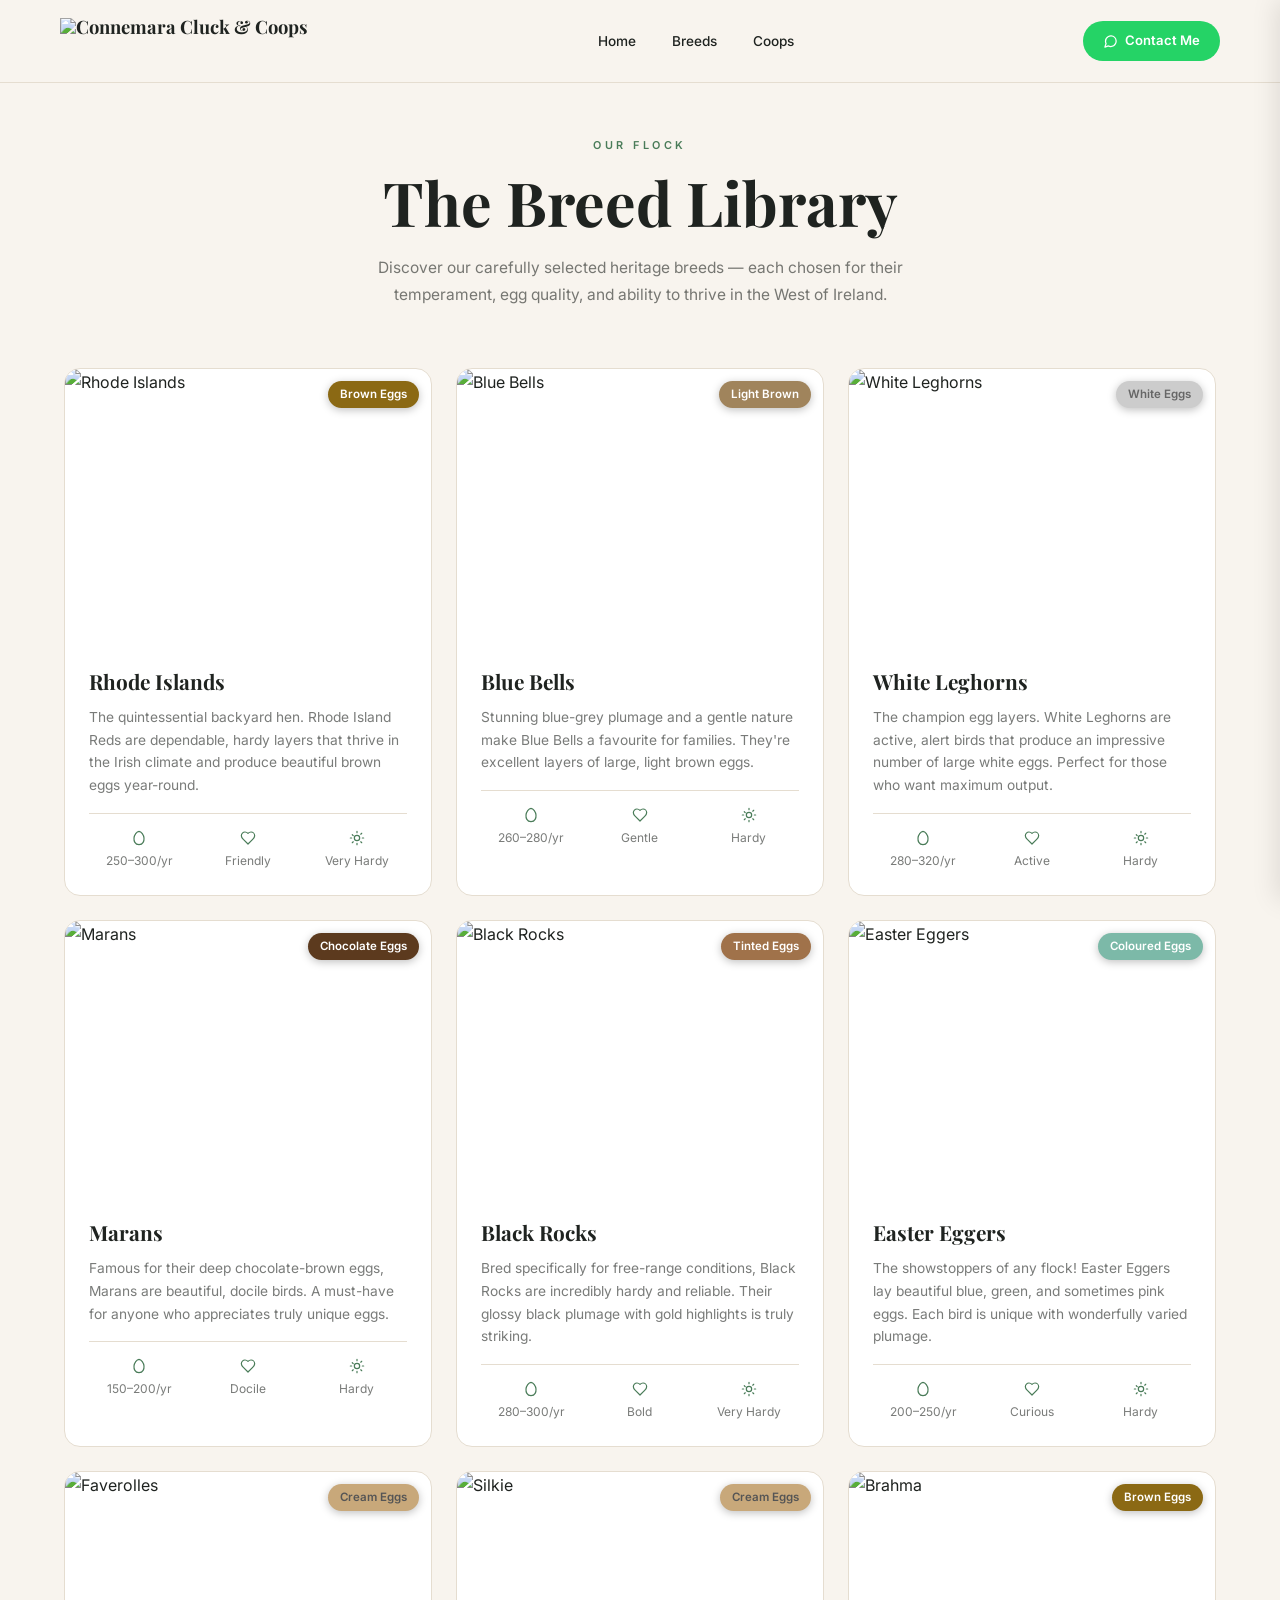
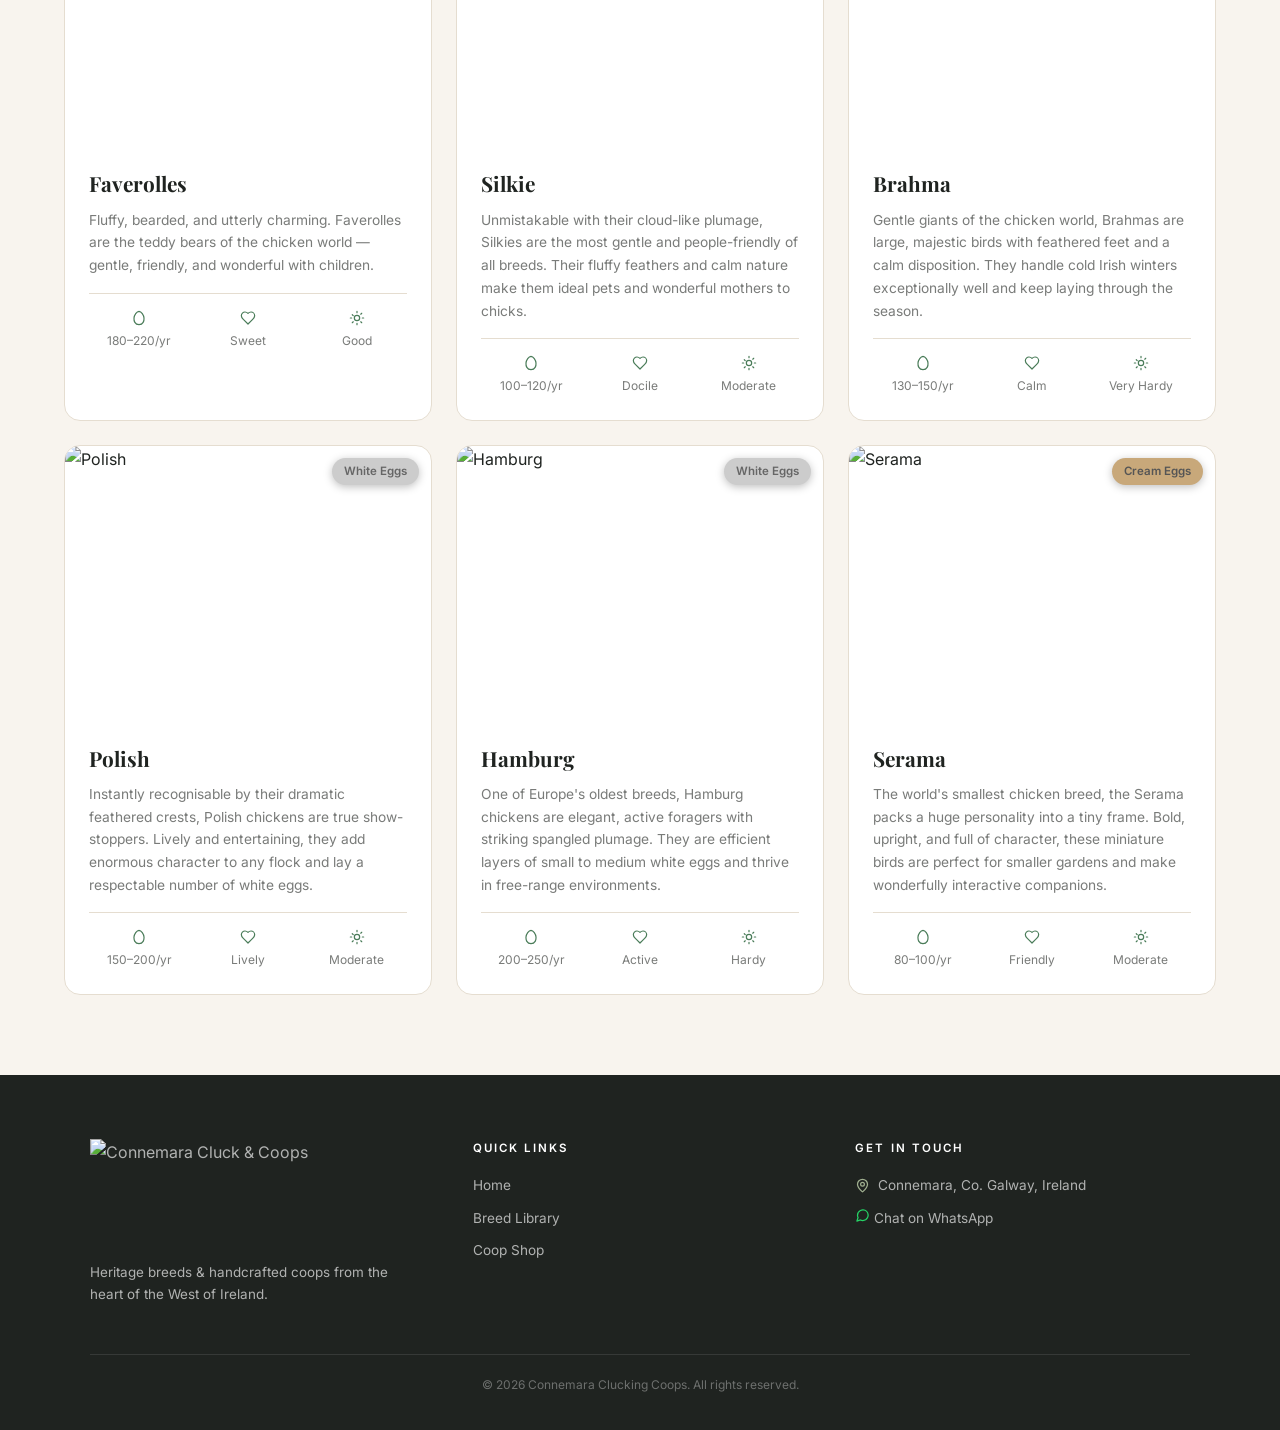
==== breeds.html @ bb83634a "Replace old logo with new Connemara Cluck & Coops logo Co-authored-by: alexandermatz <266199970+alex" ====
<!DOCTYPE html>
<html lang="en">
<head>
  <meta charset="UTF-8" />
  <meta name="viewport" content="width=device-width, initial-scale=1.0" />
  <title>Breed Library – Connemara Clucking Coops</title>
  <meta name="description" content="Discover our carefully selected heritage breeds — each chosen for their temperament, egg quality, and ability to thrive in the West of Ireland." />
  <link rel="stylesheet" href="css/style.css" />
  <link rel="preconnect" href="https://fonts.googleapis.com" />
  <link rel="preconnect" href="https://fonts.gstatic.com" crossorigin />
  <link href="https://fonts.googleapis.com/css2?family=Playfair+Display:ital,wght@0,700;1,400&family=Inter:wght@400;500;600&display=swap" rel="stylesheet" />
</head>
<body>

  <!-- NAVBAR -->
  <header class="navbar scrolled" id="navbar">
    <a href="index.html" class="nav-logo" aria-label="Home – Connemara Cluck &amp; Coops"><img src="https://github.com/user-attachments/assets/7e8cd3fb-cd2d-4c1d-a1d1-ea41fa960fbd" alt="Connemara Cluck &amp; Coops" class="nav-logo-img" /></a>

    <nav class="nav-links" aria-label="Main navigation">
      <a href="index.html">Home</a>
      <a href="breeds.html" aria-current="page">Breeds</a>
      <a href="coops.html">Coops</a>
    </nav>

    <a href="https://wa.me/353894059728?text=Hi!%20I%20have%20a%20question%20about%20your%20chickens%20and%20coops."
       target="_blank" rel="noopener noreferrer" class="nav-wa-btn">
      <svg viewBox="0 0 24 24" fill="none" stroke="currentColor" stroke-width="2" stroke-linecap="round" stroke-linejoin="round" aria-hidden="true"><path d="M21 11.5a8.38 8.38 0 0 1-.9 3.8 8.5 8.5 0 0 1-7.6 4.7 8.38 8.38 0 0 1-3.8-.9L3 21l1.9-5.7a8.38 8.38 0 0 1-.9-3.8 8.5 8.5 0 0 1 4.7-7.6 8.38 8.38 0 0 1 3.8-.9h.5a8.48 8.48 0 0 1 8 8v.5z"/></svg>
      Contact Me
    </a>

    <button class="nav-hamburger" id="hamburger" aria-label="Open menu" aria-expanded="false">
      <svg width="22" height="16" viewBox="0 0 22 16" fill="none" aria-hidden="true">
        <line x1="0" y1="1"  x2="22" y2="1"  stroke="currentColor" stroke-width="2" stroke-linecap="round"/>
        <line x1="0" y1="8"  x2="22" y2="8"  stroke="currentColor" stroke-width="2" stroke-linecap="round"/>
        <line x1="0" y1="15" x2="22" y2="15" stroke="currentColor" stroke-width="2" stroke-linecap="round"/>
      </svg>
    </button>

  </header>

  <nav class="nav-drawer" id="nav-drawer" aria-hidden="true" aria-label="Mobile navigation">
    <button class="nav-close" id="nav-close" aria-label="Close menu">
      <svg width="18" height="18" viewBox="0 0 18 18" fill="none" aria-hidden="true">
        <line x1="1" y1="1" x2="17" y2="17" stroke="currentColor" stroke-width="2" stroke-linecap="round"/>
        <line x1="17" y1="1" x2="1"  y2="17" stroke="currentColor" stroke-width="2" stroke-linecap="round"/>
      </svg>
    </button>
    <a href="index.html">Home</a>
    <a href="breeds.html">Breeds</a>
    <a href="coops.html">Coops</a>
    <a href="https://wa.me/353894059728?text=Hi!%20I%20have%20a%20question%20about%20your%20chickens%20and%20coops."
       target="_blank" rel="noopener noreferrer" class="drawer-wa">
      <svg viewBox="0 0 24 24" fill="none" stroke="currentColor" stroke-width="2" stroke-linecap="round" stroke-linejoin="round" aria-hidden="true" style="width:17px;height:17px"><path d="M21 11.5a8.38 8.38 0 0 1-.9 3.8 8.5 8.5 0 0 1-7.6 4.7 8.38 8.38 0 0 1-3.8-.9L3 21l1.9-5.7a8.38 8.38 0 0 1-.9-3.8 8.5 8.5 0 0 1 4.7-7.6 8.38 8.38 0 0 1 3.8-.9h.5a8.48 8.48 0 0 1 8 8v.5z"/></svg>
      Contact Me
    </a>
  </nav>
  <div class="nav-overlay" id="nav-overlay"></div>

  <!-- PAGE HERO -->
  <section class="page-hero">
    <div class="reveal">
      <p class="section-eyebrow">Our Flock</p>
      <h1 class="section-heading" style="font-size:clamp(2.4rem,6vw,3.8rem)">The Breed Library</h1>
      <p class="section-body" style="margin-bottom:0">Discover our carefully selected heritage breeds — each chosen for their temperament, egg quality, and ability to thrive in the West of Ireland.</p>
    </div>
  </section>

  <!-- BREEDS GRID -->
  <div class="breeds-grid">

    <!-- Rhode Islands -->
    <article class="breed-card reveal">
      <div class="breed-card-photo">
        <img src="https://qtrypzzcjebvfcihiynt.supabase.co/storage/v1/object/public/base44-prod/public/69ab754abaef45b9c391bbe7/2b54432c7_generated_image.png"
             alt="Rhode Islands" loading="lazy" />
        <span class="egg-badge" style="background:#8B6914">Brown Eggs</span>
      </div>
      <div class="breed-card-body">
        <h2 class="breed-card-name">Rhode Islands</h2>
        <p class="breed-card-desc">The quintessential backyard hen. Rhode Island Reds are dependable, hardy layers that thrive in the Irish climate and produce beautiful brown eggs year-round.</p>
        <div class="breed-stats">
          <div class="breed-stat">
            <svg viewBox="0 0 24 24" fill="none" stroke="currentColor" stroke-width="1.8" stroke-linecap="round" stroke-linejoin="round" aria-hidden="true"><path d="M12 22c6.23-.05 7.87-5.57 7.5-10-.36-4.34-3.95-9.96-7.5-10-3.55.04-7.14 5.66-7.5 10-.37 4.43 1.27 9.95 7.5 10z"/></svg>
            <span>250–300/yr</span>
          </div>
          <div class="breed-stat">
            <svg viewBox="0 0 24 24" fill="none" stroke="currentColor" stroke-width="1.8" stroke-linecap="round" stroke-linejoin="round" aria-hidden="true"><path d="M19 14c1.49-1.46 3-3.21 3-5.5A5.5 5.5 0 0 0 16.5 3c-1.76 0-3 .5-4.5 2-1.5-1.5-2.74-2-4.5-2A5.5 5.5 0 0 0 2 8.5c0 2.3 1.5 4.05 3 5.5l7 7Z"/></svg>
            <span>Friendly</span>
          </div>
          <div class="breed-stat">
            <svg viewBox="0 0 24 24" fill="none" stroke="currentColor" stroke-width="1.8" stroke-linecap="round" stroke-linejoin="round" aria-hidden="true"><circle cx="12" cy="12" r="4"/><path d="M12 2v2M12 20v2m-7.07-14.93 1.41 1.41M17.66 17.66l1.41 1.41M2 12h2m16 0h2M4.93 19.07l1.41-1.41M17.66 6.34l1.41-1.41"/></svg>
            <span>Very Hardy</span>
          </div>
        </div>
      </div>
    </article>

    <!-- Blue Bells -->
    <article class="breed-card reveal" style="transition-delay:0.08s">
      <div class="breed-card-photo">
        <img src="https://qtrypzzcjebvfcihiynt.supabase.co/storage/v1/object/public/base44-prod/public/69ab754abaef45b9c391bbe7/b89d7d95a_generated_image.png"
             alt="Blue Bells" loading="lazy" />
        <span class="egg-badge" style="background:#A0845C">Light Brown</span>
      </div>
      <div class="breed-card-body">
        <h2 class="breed-card-name">Blue Bells</h2>
        <p class="breed-card-desc">Stunning blue-grey plumage and a gentle nature make Blue Bells a favourite for families. They're excellent layers of large, light brown eggs.</p>
        <div class="breed-stats">
          <div class="breed-stat">
            <svg viewBox="0 0 24 24" fill="none" stroke="currentColor" stroke-width="1.8" stroke-linecap="round" stroke-linejoin="round" aria-hidden="true"><path d="M12 22c6.23-.05 7.87-5.57 7.5-10-.36-4.34-3.95-9.96-7.5-10-3.55.04-7.14 5.66-7.5 10-.37 4.43 1.27 9.95 7.5 10z"/></svg>
            <span>260–280/yr</span>
          </div>
          <div class="breed-stat">
            <svg viewBox="0 0 24 24" fill="none" stroke="currentColor" stroke-width="1.8" stroke-linecap="round" stroke-linejoin="round" aria-hidden="true"><path d="M19 14c1.49-1.46 3-3.21 3-5.5A5.5 5.5 0 0 0 16.5 3c-1.76 0-3 .5-4.5 2-1.5-1.5-2.74-2-4.5-2A5.5 5.5 0 0 0 2 8.5c0 2.3 1.5 4.05 3 5.5l7 7Z"/></svg>
            <span>Gentle</span>
          </div>
          <div class="breed-stat">
            <svg viewBox="0 0 24 24" fill="none" stroke="currentColor" stroke-width="1.8" stroke-linecap="round" stroke-linejoin="round" aria-hidden="true"><circle cx="12" cy="12" r="4"/><path d="M12 2v2M12 20v2m-7.07-14.93 1.41 1.41M17.66 17.66l1.41 1.41M2 12h2m16 0h2M4.93 19.07l1.41-1.41M17.66 6.34l1.41-1.41"/></svg>
            <span>Hardy</span>
          </div>
        </div>
      </div>
    </article>

    <!-- White Leghorns -->
    <article class="breed-card reveal" style="transition-delay:0.16s">
      <div class="breed-card-photo">
        <img src="https://qtrypzzcjebvfcihiynt.supabase.co/storage/v1/object/public/base44-prod/public/69ab754abaef45b9c391bbe7/4bd16d56c_generated_image.png"
             alt="White Leghorns" loading="lazy" />
        <span class="egg-badge" style="background:#ccc;color:#666">White Eggs</span>
      </div>
      <div class="breed-card-body">
        <h2 class="breed-card-name">White Leghorns</h2>
        <p class="breed-card-desc">The champion egg layers. White Leghorns are active, alert birds that produce an impressive number of large white eggs. Perfect for those who want maximum output.</p>
        <div class="breed-stats">
          <div class="breed-stat">
            <svg viewBox="0 0 24 24" fill="none" stroke="currentColor" stroke-width="1.8" stroke-linecap="round" stroke-linejoin="round" aria-hidden="true"><path d="M12 22c6.23-.05 7.87-5.57 7.5-10-.36-4.34-3.95-9.96-7.5-10-3.55.04-7.14 5.66-7.5 10-.37 4.43 1.27 9.95 7.5 10z"/></svg>
            <span>280–320/yr</span>
          </div>
          <div class="breed-stat">
            <svg viewBox="0 0 24 24" fill="none" stroke="currentColor" stroke-width="1.8" stroke-linecap="round" stroke-linejoin="round" aria-hidden="true"><path d="M19 14c1.49-1.46 3-3.21 3-5.5A5.5 5.5 0 0 0 16.5 3c-1.76 0-3 .5-4.5 2-1.5-1.5-2.74-2-4.5-2A5.5 5.5 0 0 0 2 8.5c0 2.3 1.5 4.05 3 5.5l7 7Z"/></svg>
            <span>Active</span>
          </div>
          <div class="breed-stat">
            <svg viewBox="0 0 24 24" fill="none" stroke="currentColor" stroke-width="1.8" stroke-linecap="round" stroke-linejoin="round" aria-hidden="true"><circle cx="12" cy="12" r="4"/><path d="M12 2v2M12 20v2m-7.07-14.93 1.41 1.41M17.66 17.66l1.41 1.41M2 12h2m16 0h2M4.93 19.07l1.41-1.41M17.66 6.34l1.41-1.41"/></svg>
            <span>Hardy</span>
          </div>
        </div>
      </div>
    </article>

    <!-- Marans -->
    <article class="breed-card reveal">
      <div class="breed-card-photo">
        <img src="https://qtrypzzcjebvfcihiynt.supabase.co/storage/v1/object/public/base44-prod/public/69ab754abaef45b9c391bbe7/1fc05b378_generated_image.png"
             alt="Marans" loading="lazy" />
        <span class="egg-badge" style="background:#5C3A1E">Chocolate Eggs</span>
      </div>
      <div class="breed-card-body">
        <h2 class="breed-card-name">Marans</h2>
        <p class="breed-card-desc">Famous for their deep chocolate-brown eggs, Marans are beautiful, docile birds. A must-have for anyone who appreciates truly unique eggs.</p>
        <div class="breed-stats">
          <div class="breed-stat">
            <svg viewBox="0 0 24 24" fill="none" stroke="currentColor" stroke-width="1.8" stroke-linecap="round" stroke-linejoin="round" aria-hidden="true"><path d="M12 22c6.23-.05 7.87-5.57 7.5-10-.36-4.34-3.95-9.96-7.5-10-3.55.04-7.14 5.66-7.5 10-.37 4.43 1.27 9.95 7.5 10z"/></svg>
            <span>150–200/yr</span>
          </div>
          <div class="breed-stat">
            <svg viewBox="0 0 24 24" fill="none" stroke="currentColor" stroke-width="1.8" stroke-linecap="round" stroke-linejoin="round" aria-hidden="true"><path d="M19 14c1.49-1.46 3-3.21 3-5.5A5.5 5.5 0 0 0 16.5 3c-1.76 0-3 .5-4.5 2-1.5-1.5-2.74-2-4.5-2A5.5 5.5 0 0 0 2 8.5c0 2.3 1.5 4.05 3 5.5l7 7Z"/></svg>
            <span>Docile</span>
          </div>
          <div class="breed-stat">
            <svg viewBox="0 0 24 24" fill="none" stroke="currentColor" stroke-width="1.8" stroke-linecap="round" stroke-linejoin="round" aria-hidden="true"><circle cx="12" cy="12" r="4"/><path d="M12 2v2M12 20v2m-7.07-14.93 1.41 1.41M17.66 17.66l1.41 1.41M2 12h2m16 0h2M4.93 19.07l1.41-1.41M17.66 6.34l1.41-1.41"/></svg>
            <span>Hardy</span>
          </div>
        </div>
      </div>
    </article>

    <!-- Black Rocks -->
    <article class="breed-card reveal" style="transition-delay:0.08s">
      <div class="breed-card-photo">
        <img src="https://qtrypzzcjebvfcihiynt.supabase.co/storage/v1/object/public/base44-prod/public/69ab754abaef45b9c391bbe7/4a4c80170_generated_image.png"
             alt="Black Rocks" loading="lazy" />
        <span class="egg-badge" style="background:#A0724A">Tinted Eggs</span>
      </div>
      <div class="breed-card-body">
        <h2 class="breed-card-name">Black Rocks</h2>
        <p class="breed-card-desc">Bred specifically for free-range conditions, Black Rocks are incredibly hardy and reliable. Their glossy black plumage with gold highlights is truly striking.</p>
        <div class="breed-stats">
          <div class="breed-stat">
            <svg viewBox="0 0 24 24" fill="none" stroke="currentColor" stroke-width="1.8" stroke-linecap="round" stroke-linejoin="round" aria-hidden="true"><path d="M12 22c6.23-.05 7.87-5.57 7.5-10-.36-4.34-3.95-9.96-7.5-10-3.55.04-7.14 5.66-7.5 10-.37 4.43 1.27 9.95 7.5 10z"/></svg>
            <span>280–300/yr</span>
          </div>
          <div class="breed-stat">
            <svg viewBox="0 0 24 24" fill="none" stroke="currentColor" stroke-width="1.8" stroke-linecap="round" stroke-linejoin="round" aria-hidden="true"><path d="M19 14c1.49-1.46 3-3.21 3-5.5A5.5 5.5 0 0 0 16.5 3c-1.76 0-3 .5-4.5 2-1.5-1.5-2.74-2-4.5-2A5.5 5.5 0 0 0 2 8.5c0 2.3 1.5 4.05 3 5.5l7 7Z"/></svg>
            <span>Bold</span>
          </div>
          <div class="breed-stat">
            <svg viewBox="0 0 24 24" fill="none" stroke="currentColor" stroke-width="1.8" stroke-linecap="round" stroke-linejoin="round" aria-hidden="true"><circle cx="12" cy="12" r="4"/><path d="M12 2v2M12 20v2m-7.07-14.93 1.41 1.41M17.66 17.66l1.41 1.41M2 12h2m16 0h2M4.93 19.07l1.41-1.41M17.66 6.34l1.41-1.41"/></svg>
            <span>Very Hardy</span>
          </div>
        </div>
      </div>
    </article>

    <!-- Easter Eggers -->
    <article class="breed-card reveal" style="transition-delay:0.16s">
      <div class="breed-card-photo">
        <img src="https://qtrypzzcjebvfcihiynt.supabase.co/storage/v1/object/public/base44-prod/public/69ab754abaef45b9c391bbe7/d1df5f825_generated_image.png"
             alt="Easter Eggers" loading="lazy" />
        <span class="egg-badge" style="background:#7CB9A8">Coloured Eggs</span>
      </div>
      <div class="breed-card-body">
        <h2 class="breed-card-name">Easter Eggers</h2>
        <p class="breed-card-desc">The showstoppers of any flock! Easter Eggers lay beautiful blue, green, and sometimes pink eggs. Each bird is unique with wonderfully varied plumage.</p>
        <div class="breed-stats">
          <div class="breed-stat">
            <svg viewBox="0 0 24 24" fill="none" stroke="currentColor" stroke-width="1.8" stroke-linecap="round" stroke-linejoin="round" aria-hidden="true"><path d="M12 22c6.23-.05 7.87-5.57 7.5-10-.36-4.34-3.95-9.96-7.5-10-3.55.04-7.14 5.66-7.5 10-.37 4.43 1.27 9.95 7.5 10z"/></svg>
            <span>200–250/yr</span>
          </div>
          <div class="breed-stat">
            <svg viewBox="0 0 24 24" fill="none" stroke="currentColor" stroke-width="1.8" stroke-linecap="round" stroke-linejoin="round" aria-hidden="true"><path d="M19 14c1.49-1.46 3-3.21 3-5.5A5.5 5.5 0 0 0 16.5 3c-1.76 0-3 .5-4.5 2-1.5-1.5-2.74-2-4.5-2A5.5 5.5 0 0 0 2 8.5c0 2.3 1.5 4.05 3 5.5l7 7Z"/></svg>
            <span>Curious</span>
          </div>
          <div class="breed-stat">
            <svg viewBox="0 0 24 24" fill="none" stroke="currentColor" stroke-width="1.8" stroke-linecap="round" stroke-linejoin="round" aria-hidden="true"><circle cx="12" cy="12" r="4"/><path d="M12 2v2M12 20v2m-7.07-14.93 1.41 1.41M17.66 17.66l1.41 1.41M2 12h2m16 0h2M4.93 19.07l1.41-1.41M17.66 6.34l1.41-1.41"/></svg>
            <span>Hardy</span>
          </div>
        </div>
      </div>
    </article>

    <!-- Faverolles -->
    <article class="breed-card reveal">
      <div class="breed-card-photo">
        <img src="https://qtrypzzcjebvfcihiynt.supabase.co/storage/v1/object/public/base44-prod/public/69ab754abaef45b9c391bbe7/2c2383a2b_generated_image.png"
             alt="Faverolles" loading="lazy" />
        <span class="egg-badge" style="background:#C8A87A;color:#555">Cream Eggs</span>
      </div>
      <div class="breed-card-body">
        <h2 class="breed-card-name">Faverolles</h2>
        <p class="breed-card-desc">Fluffy, bearded, and utterly charming. Faverolles are the teddy bears of the chicken world — gentle, friendly, and wonderful with children.</p>
        <div class="breed-stats">
          <div class="breed-stat">
            <svg viewBox="0 0 24 24" fill="none" stroke="currentColor" stroke-width="1.8" stroke-linecap="round" stroke-linejoin="round" aria-hidden="true"><path d="M12 22c6.23-.05 7.87-5.57 7.5-10-.36-4.34-3.95-9.96-7.5-10-3.55.04-7.14 5.66-7.5 10-.37 4.43 1.27 9.95 7.5 10z"/></svg>
            <span>180–220/yr</span>
          </div>
          <div class="breed-stat">
            <svg viewBox="0 0 24 24" fill="none" stroke="currentColor" stroke-width="1.8" stroke-linecap="round" stroke-linejoin="round" aria-hidden="true"><path d="M19 14c1.49-1.46 3-3.21 3-5.5A5.5 5.5 0 0 0 16.5 3c-1.76 0-3 .5-4.5 2-1.5-1.5-2.74-2-4.5-2A5.5 5.5 0 0 0 2 8.5c0 2.3 1.5 4.05 3 5.5l7 7Z"/></svg>
            <span>Sweet</span>
          </div>
          <div class="breed-stat">
            <svg viewBox="0 0 24 24" fill="none" stroke="currentColor" stroke-width="1.8" stroke-linecap="round" stroke-linejoin="round" aria-hidden="true"><circle cx="12" cy="12" r="4"/><path d="M12 2v2M12 20v2m-7.07-14.93 1.41 1.41M17.66 17.66l1.41 1.41M2 12h2m16 0h2M4.93 19.07l1.41-1.41M17.66 6.34l1.41-1.41"/></svg>
            <span>Good</span>
          </div>
        </div>
      </div>
    </article>

    <!-- Silkie -->
    <article class="breed-card reveal" style="transition-delay:0.08s">
      <div class="breed-card-photo">
        <img src="https://upload.wikimedia.org/wikipedia/commons/thumb/e/e2/Silky_bantam.jpg/500px-Silky_bantam.jpg"
             alt="Silkie" loading="lazy" />
        <span class="egg-badge" style="background:#C8A87A;color:#555">Cream Eggs</span>
      </div>
      <div class="breed-card-body">
        <h2 class="breed-card-name">Silkie</h2>
        <p class="breed-card-desc">Unmistakable with their cloud-like plumage, Silkies are the most gentle and people-friendly of all breeds. Their fluffy feathers and calm nature make them ideal pets and wonderful mothers to chicks.</p>
        <div class="breed-stats">
          <div class="breed-stat">
            <svg viewBox="0 0 24 24" fill="none" stroke="currentColor" stroke-width="1.8" stroke-linecap="round" stroke-linejoin="round" aria-hidden="true"><path d="M12 22c6.23-.05 7.87-5.57 7.5-10-.36-4.34-3.95-9.96-7.5-10-3.55.04-7.14 5.66-7.5 10-.37 4.43 1.27 9.95 7.5 10z"/></svg>
            <span>100–120/yr</span>
          </div>
          <div class="breed-stat">
            <svg viewBox="0 0 24 24" fill="none" stroke="currentColor" stroke-width="1.8" stroke-linecap="round" stroke-linejoin="round" aria-hidden="true"><path d="M19 14c1.49-1.46 3-3.21 3-5.5A5.5 5.5 0 0 0 16.5 3c-1.76 0-3 .5-4.5 2-1.5-1.5-2.74-2-4.5-2A5.5 5.5 0 0 0 2 8.5c0 2.3 1.5 4.05 3 5.5l7 7Z"/></svg>
            <span>Docile</span>
          </div>
          <div class="breed-stat">
            <svg viewBox="0 0 24 24" fill="none" stroke="currentColor" stroke-width="1.8" stroke-linecap="round" stroke-linejoin="round" aria-hidden="true"><circle cx="12" cy="12" r="4"/><path d="M12 2v2M12 20v2m-7.07-14.93 1.41 1.41M17.66 17.66l1.41 1.41M2 12h2m16 0h2M4.93 19.07l1.41-1.41M17.66 6.34l1.41-1.41"/></svg>
            <span>Moderate</span>
          </div>
        </div>
      </div>
    </article>

    <!-- Brahma -->
    <article class="breed-card reveal" style="transition-delay:0.16s">
      <div class="breed-card-photo">
        <img src="https://upload.wikimedia.org/wikipedia/commons/thumb/c/c5/Brahmahahn_%28cropped%29.png/500px-Brahmahahn_%28cropped%29.png"
             alt="Brahma" loading="lazy" />
        <span class="egg-badge" style="background:#8B6914">Brown Eggs</span>
      </div>
      <div class="breed-card-body">
        <h2 class="breed-card-name">Brahma</h2>
        <p class="breed-card-desc">Gentle giants of the chicken world, Brahmas are large, majestic birds with feathered feet and a calm disposition. They handle cold Irish winters exceptionally well and keep laying through the season.</p>
        <div class="breed-stats">
          <div class="breed-stat">
            <svg viewBox="0 0 24 24" fill="none" stroke="currentColor" stroke-width="1.8" stroke-linecap="round" stroke-linejoin="round" aria-hidden="true"><path d="M12 22c6.23-.05 7.87-5.57 7.5-10-.36-4.34-3.95-9.96-7.5-10-3.55.04-7.14 5.66-7.5 10-.37 4.43 1.27 9.95 7.5 10z"/></svg>
            <span>130–150/yr</span>
          </div>
          <div class="breed-stat">
            <svg viewBox="0 0 24 24" fill="none" stroke="currentColor" stroke-width="1.8" stroke-linecap="round" stroke-linejoin="round" aria-hidden="true"><path d="M19 14c1.49-1.46 3-3.21 3-5.5A5.5 5.5 0 0 0 16.5 3c-1.76 0-3 .5-4.5 2-1.5-1.5-2.74-2-4.5-2A5.5 5.5 0 0 0 2 8.5c0 2.3 1.5 4.05 3 5.5l7 7Z"/></svg>
            <span>Calm</span>
          </div>
          <div class="breed-stat">
            <svg viewBox="0 0 24 24" fill="none" stroke="currentColor" stroke-width="1.8" stroke-linecap="round" stroke-linejoin="round" aria-hidden="true"><circle cx="12" cy="12" r="4"/><path d="M12 2v2M12 20v2m-7.07-14.93 1.41 1.41M17.66 17.66l1.41 1.41M2 12h2m16 0h2M4.93 19.07l1.41-1.41M17.66 6.34l1.41-1.41"/></svg>
            <span>Very Hardy</span>
          </div>
        </div>
      </div>
    </article>

    <!-- Polish -->
    <article class="breed-card reveal">
      <div class="breed-card-photo">
        <img src="https://upload.wikimedia.org/wikipedia/commons/thumb/d/d2/Polish_Silver_Lace.jpg/500px-Polish_Silver_Lace.jpg"
             alt="Polish" loading="lazy" />
        <span class="egg-badge" style="background:#ccc;color:#666">White Eggs</span>
      </div>
      <div class="breed-card-body">
        <h2 class="breed-card-name">Polish</h2>
        <p class="breed-card-desc">Instantly recognisable by their dramatic feathered crests, Polish chickens are true show-stoppers. Lively and entertaining, they add enormous character to any flock and lay a respectable number of white eggs.</p>
        <div class="breed-stats">
          <div class="breed-stat">
            <svg viewBox="0 0 24 24" fill="none" stroke="currentColor" stroke-width="1.8" stroke-linecap="round" stroke-linejoin="round" aria-hidden="true"><path d="M12 22c6.23-.05 7.87-5.57 7.5-10-.36-4.34-3.95-9.96-7.5-10-3.55.04-7.14 5.66-7.5 10-.37 4.43 1.27 9.95 7.5 10z"/></svg>
            <span>150–200/yr</span>
          </div>
          <div class="breed-stat">
            <svg viewBox="0 0 24 24" fill="none" stroke="currentColor" stroke-width="1.8" stroke-linecap="round" stroke-linejoin="round" aria-hidden="true"><path d="M19 14c1.49-1.46 3-3.21 3-5.5A5.5 5.5 0 0 0 16.5 3c-1.76 0-3 .5-4.5 2-1.5-1.5-2.74-2-4.5-2A5.5 5.5 0 0 0 2 8.5c0 2.3 1.5 4.05 3 5.5l7 7Z"/></svg>
            <span>Lively</span>
          </div>
          <div class="breed-stat">
            <svg viewBox="0 0 24 24" fill="none" stroke="currentColor" stroke-width="1.8" stroke-linecap="round" stroke-linejoin="round" aria-hidden="true"><circle cx="12" cy="12" r="4"/><path d="M12 2v2M12 20v2m-7.07-14.93 1.41 1.41M17.66 17.66l1.41 1.41M2 12h2m16 0h2M4.93 19.07l1.41-1.41M17.66 6.34l1.41-1.41"/></svg>
            <span>Moderate</span>
          </div>
        </div>
      </div>
    </article>

    <!-- Hamburg -->
    <article class="breed-card reveal" style="transition-delay:0.08s">
      <div class="breed-card-photo">
        <img src="https://upload.wikimedia.org/wikipedia/commons/thumb/c/c3/Silver-Spangled_Hamburg_Sam_dinner_%28cropped%29.jpg/500px-Silver-Spangled_Hamburg_Sam_dinner_%28cropped%29.jpg"
             alt="Hamburg" loading="lazy" />
        <span class="egg-badge" style="background:#ccc;color:#666">White Eggs</span>
      </div>
      <div class="breed-card-body">
        <h2 class="breed-card-name">Hamburg</h2>
        <p class="breed-card-desc">One of Europe's oldest breeds, Hamburg chickens are elegant, active foragers with striking spangled plumage. They are efficient layers of small to medium white eggs and thrive in free-range environments.</p>
        <div class="breed-stats">
          <div class="breed-stat">
            <svg viewBox="0 0 24 24" fill="none" stroke="currentColor" stroke-width="1.8" stroke-linecap="round" stroke-linejoin="round" aria-hidden="true"><path d="M12 22c6.23-.05 7.87-5.57 7.5-10-.36-4.34-3.95-9.96-7.5-10-3.55.04-7.14 5.66-7.5 10-.37 4.43 1.27 9.95 7.5 10z"/></svg>
            <span>200–250/yr</span>
          </div>
          <div class="breed-stat">
            <svg viewBox="0 0 24 24" fill="none" stroke="currentColor" stroke-width="1.8" stroke-linecap="round" stroke-linejoin="round" aria-hidden="true"><path d="M19 14c1.49-1.46 3-3.21 3-5.5A5.5 5.5 0 0 0 16.5 3c-1.76 0-3 .5-4.5 2-1.5-1.5-2.74-2-4.5-2A5.5 5.5 0 0 0 2 8.5c0 2.3 1.5 4.05 3 5.5l7 7Z"/></svg>
            <span>Active</span>
          </div>
          <div class="breed-stat">
            <svg viewBox="0 0 24 24" fill="none" stroke="currentColor" stroke-width="1.8" stroke-linecap="round" stroke-linejoin="round" aria-hidden="true"><circle cx="12" cy="12" r="4"/><path d="M12 2v2M12 20v2m-7.07-14.93 1.41 1.41M17.66 17.66l1.41 1.41M2 12h2m16 0h2M4.93 19.07l1.41-1.41M17.66 6.34l1.41-1.41"/></svg>
            <span>Hardy</span>
          </div>
        </div>
      </div>
    </article>

    <!-- Serama -->
    <article class="breed-card reveal" style="transition-delay:0.16s">
      <div class="breed-card-photo">
        <img src="https://upload.wikimedia.org/wikipedia/commons/thumb/8/83/Serama_Rooster091.JPG/500px-Serama_Rooster091.JPG"
             alt="Serama" loading="lazy" />
        <span class="egg-badge" style="background:#C8A87A;color:#555">Cream Eggs</span>
      </div>
      <div class="breed-card-body">
        <h2 class="breed-card-name">Serama</h2>
        <p class="breed-card-desc">The world's smallest chicken breed, the Serama packs a huge personality into a tiny frame. Bold, upright, and full of character, these miniature birds are perfect for smaller gardens and make wonderfully interactive companions.</p>
        <div class="breed-stats">
          <div class="breed-stat">
            <svg viewBox="0 0 24 24" fill="none" stroke="currentColor" stroke-width="1.8" stroke-linecap="round" stroke-linejoin="round" aria-hidden="true"><path d="M12 22c6.23-.05 7.87-5.57 7.5-10-.36-4.34-3.95-9.96-7.5-10-3.55.04-7.14 5.66-7.5 10-.37 4.43 1.27 9.95 7.5 10z"/></svg>
            <span>80–100/yr</span>
          </div>
          <div class="breed-stat">
            <svg viewBox="0 0 24 24" fill="none" stroke="currentColor" stroke-width="1.8" stroke-linecap="round" stroke-linejoin="round" aria-hidden="true"><path d="M19 14c1.49-1.46 3-3.21 3-5.5A5.5 5.5 0 0 0 16.5 3c-1.76 0-3 .5-4.5 2-1.5-1.5-2.74-2-4.5-2A5.5 5.5 0 0 0 2 8.5c0 2.3 1.5 4.05 3 5.5l7 7Z"/></svg>
            <span>Friendly</span>
          </div>
          <div class="breed-stat">
            <svg viewBox="0 0 24 24" fill="none" stroke="currentColor" stroke-width="1.8" stroke-linecap="round" stroke-linejoin="round" aria-hidden="true"><circle cx="12" cy="12" r="4"/><path d="M12 2v2M12 20v2m-7.07-14.93 1.41 1.41M17.66 17.66l1.41 1.41M2 12h2m16 0h2M4.93 19.07l1.41-1.41M17.66 6.34l1.41-1.41"/></svg>
            <span>Moderate</span>
          </div>
        </div>
      </div>
    </article>

  </div>

  <!-- FOOTER -->
  <footer class="footer">
    <div class="footer-cols">
      <div>
        <img src="https://github.com/user-attachments/assets/7e8cd3fb-cd2d-4c1d-a1d1-ea41fa960fbd" alt="Connemara Cluck &amp; Coops" class="footer-logo-img" />
        <p class="footer-tagline">Heritage breeds &amp; handcrafted coops from the heart of the West of Ireland.</p>
      </div>
      <div class="footer-col">
        <h4>Quick Links</h4>
        <a href="index.html">Home</a>
        <a href="breeds.html">Breed Library</a>
        <a href="coops.html">Coop Shop</a>
      </div>
      <div class="footer-col">
        <h4>Get In Touch</h4>
        <div class="footer-contact-item">
          <svg viewBox="0 0 24 24" fill="none" stroke="currentColor" stroke-width="2" stroke-linecap="round" stroke-linejoin="round" aria-hidden="true" style="color:var(--sage)"><path d="M20 10c0 4.993-5.539 10.193-7.399 11.799a1 1 0 0 1-1.202 0C9.539 20.193 4 14.993 4 10a8 8 0 0 1 16 0"/><circle cx="12" cy="10" r="3"/></svg>
          <span>Connemara, Co. Galway, Ireland</span>
        </div>
        <a href="https://wa.me/353894059728" target="_blank" rel="noopener noreferrer" class="footer-contact-item footer-wa-link">
          <svg viewBox="0 0 24 24" fill="none" stroke="currentColor" stroke-width="2" stroke-linecap="round" stroke-linejoin="round" aria-hidden="true"><path d="M21 11.5a8.38 8.38 0 0 1-.9 3.8 8.5 8.5 0 0 1-7.6 4.7 8.38 8.38 0 0 1-3.8-.9L3 21l1.9-5.7a8.38 8.38 0 0 1-.9-3.8 8.5 8.5 0 0 1 4.7-7.6 8.38 8.38 0 0 1 3.8-.9h.5a8.48 8.48 0 0 1 8 8v.5z"/></svg>
          <span>Chat on WhatsApp</span>
        </a>
      </div>
    </div>
    <hr class="footer-divider" />
    <p class="footer-copy">&copy; 2026 Connemara Clucking Coops. All rights reserved.</p>
  </footer>

  <script src="js/script.js"></script>
</body>
</html>
---- css/style.css ----
/* ================================================================
   Connemara Clucking Coops — stylesheet
   Matches the original base44 React design
   ================================================================ */

/* ── Reset ────────────────────────────────────────────────────── */
*, *::before, *::after { box-sizing: border-box; margin: 0; padding: 0; }
html { scroll-behavior: smooth; }

:root {
  --cream:       #F8F4EE;
  --cream-dark:  #E5DDD0;
  --green:       #4A7C59;
  --green-dark:  #2E5A3D;
  --charcoal:    #1F2320;
  --brown:       #7A4F2D;
  --sage:        #A0B090;
  --muted:       rgba(31,35,32,0.60);
}

body {
  font-family: 'Inter', system-ui, -apple-system, sans-serif;
  font-weight: 400;
  color: var(--charcoal);
  background: var(--cream);
  line-height: 1.65;
  overflow-x: hidden;
}
a { color: inherit; text-decoration: none; }
img { display: block; max-width: 100%; }
address { font-style: normal; }

/* ── Navbar ───────────────────────────────────────────────────── */
.navbar {
  position: fixed;
  top: 0; left: 0; right: 0;
  z-index: 100;
  display: flex;
  align-items: center;
  justify-content: space-between;
  padding: 18px 24px;
  transition: background 0.4s, box-shadow 0.4s, border-color 0.4s;
}
.navbar.scrolled {
  background: rgba(248,244,238,0.96);
  backdrop-filter: blur(8px);
  box-shadow: 0 1px 0 var(--cream-dark);
}
.nav-logo {
  font-family: 'Playfair Display', Georgia, serif;
  font-weight: 700;
  font-size: 1.15rem;
  line-height: 1;
  color: #fff;
  transition: color 0.4s;
}
.navbar.scrolled .nav-logo { color: var(--charcoal); }
.nav-logo em { font-style: italic; font-weight: 400; }
.nav-logo-img {
  height: 46px;
  width: auto;
  display: block;
}

.nav-links {
  display: none;
  align-items: center;
  gap: 36px;
}
.nav-links a {
  font-size: 0.85rem;
  font-weight: 500;
  color: rgba(255,255,255,0.9);
  transition: opacity 0.2s;
}
.nav-links a:hover { opacity: 0.7; }
.navbar.scrolled .nav-links a { color: var(--charcoal); }

.nav-wa-btn {
  display: none;
  align-items: center;
  gap: 7px;
  background: #25D366;
  color: #fff;
  padding: 9px 20px;
  border-radius: 999px;
  font-size: 0.82rem;
  font-weight: 600;
  transition: background 0.2s;
}
.nav-wa-btn:hover { background: #1da851; }
.nav-wa-btn svg { width: 15px; height: 15px; }

.nav-hamburger {
  background: none;
  border: none;
  cursor: pointer;
  padding: 4px;
  color: #fff;
  transition: color 0.4s;
}
.navbar.scrolled .nav-hamburger { color: var(--charcoal); }

/* Mobile drawer */
.nav-drawer {
  position: fixed;
  top: 0; right: 0; bottom: 0;
  width: 280px;
  background: #fff;
  z-index: 200;
  display: flex;
  flex-direction: column;
  padding: 80px 32px 40px;
  gap: 6px;
  transform: translateX(100%);
  transition: transform 0.3s cubic-bezier(0.4, 0, 0.2, 1);
  box-shadow: -4px 0 24px rgba(0,0,0,0.1);
}
.nav-drawer.open { transform: translateX(0); }
.nav-drawer a {
  font-size: 1.05rem;
  font-weight: 500;
  padding: 12px 0;
  border-bottom: 1px solid var(--cream-dark);
  color: var(--charcoal);
}
.nav-drawer a:hover { color: var(--green); }
.nav-drawer .drawer-wa {
  margin-top: 16px;
  display: flex;
  align-items: center;
  gap: 8px;
  justify-content: center;
  background: #25D366;
  color: #fff;
  padding: 13px 20px;
  border-radius: 999px;
  font-weight: 600;
  font-size: 0.9rem;
  border-bottom: none;
}
.nav-drawer .drawer-wa:hover { background: #1da851; color: #fff; }

.nav-close {
  position: absolute;
  top: 20px; right: 20px;
  background: none;
  border: none;
  cursor: pointer;
  color: var(--charcoal);
  padding: 8px;
}
.nav-overlay {
  display: none;
  position: fixed;
  inset: 0;
  background: rgba(0,0,0,0.4);
  z-index: 150;
}
.nav-overlay.show { display: block; }

@media (min-width: 768px) {
  .nav-links { display: flex; }
  .nav-wa-btn { display: flex; }
  .nav-hamburger { display: none; }
  .navbar { padding: 18px 40px; }
}
@media (min-width: 1280px) {
  .navbar { padding: 18px 60px; }
}

/* ── Hero ─────────────────────────────────────────────────────── */
.hero {
  position: relative;
  min-height: 100vh;
  display: flex;
  align-items: center;
  justify-content: center;
  overflow: hidden;
}
.hero-img {
  position: absolute;
  inset: 0;
}
.hero-img img {
  width: 100%; height: 100%;
  object-fit: cover;
}
.hero-overlay {
  position: absolute;
  inset: 0;
  background: linear-gradient(to bottom, rgba(0,0,0,0.50) 0%, rgba(0,0,0,0.28) 50%, rgba(0,0,0,0.58) 100%);
}
.hero-content {
  position: relative;
  z-index: 1;
  text-align: center;
  padding: 0 24px;
  max-width: 900px;
  margin: 0 auto;
}
.hero-location {
  display: inline-block;
  color: var(--sage);
  font-size: 0.72rem;
  font-weight: 600;
  letter-spacing: 0.4em;
  text-transform: uppercase;
  margin-bottom: 24px;
}
.hero-title {
  font-family: 'Playfair Display', Georgia, serif;
  font-size: clamp(3rem, 10vw, 7rem);
  font-weight: 700;
  line-height: 0.95;
  color: #fff;
  margin-bottom: 20px;
}
.hero-title em {
  font-style: italic;
  font-weight: 400;
  color: var(--sage);
}
.hero-sub {
  color: rgba(255,255,255,0.82);
  font-size: clamp(0.95rem, 2vw, 1.1rem);
  max-width: 480px;
  margin: 0 auto 36px;
  line-height: 1.65;
}
.hero-btns {
  display: flex;
  flex-direction: column;
  gap: 14px;
  align-items: center;
}
@media (min-width: 480px) {
  .hero-btns { flex-direction: row; justify-content: center; }
}

.btn {
  display: inline-flex;
  align-items: center;
  justify-content: center;
  gap: 7px;
  padding: 13px 32px;
  border-radius: 999px;
  font-size: 0.88rem;
  font-weight: 600;
  font-family: 'Inter', system-ui, sans-serif;
  cursor: pointer;
  transition: all 0.25s;
  white-space: nowrap;
}
.btn-white {
  background: #fff;
  color: var(--charcoal);
  border: 2px solid #fff;
}
.btn-white:hover { background: var(--cream); }
.btn-white-outline {
  background: transparent;
  color: #fff;
  border: 2px solid #fff;
}
.btn-white-outline:hover { background: #fff; color: var(--charcoal); }
.btn-green {
  background: var(--green);
  color: #fff;
  border: 2px solid var(--green);
}
.btn-green:hover { background: var(--green-dark); border-color: var(--green-dark); }
.btn-wa {
  background: #25D366;
  color: #fff;
  border: 2px solid #25D366;
}
.btn-wa:hover { background: #1da851; border-color: #1da851; }
.btn-wa svg { width: 18px; height: 18px; }
.btn-full { width: 100%; }

/* ── Our Story ────────────────────────────────────────────────── */
.story {
  padding: 80px 24px 96px;
  background: #fff;
  text-align: center;
}
.story-header { margin-bottom: 64px; }
.section-eyebrow {
  display: inline-block;
  font-size: 0.68rem;
  font-weight: 600;
  letter-spacing: 0.32em;
  text-transform: uppercase;
  color: var(--green);
  margin-bottom: 14px;
}
.section-heading {
  font-family: 'Playfair Display', Georgia, serif;
  font-weight: 700;
  font-size: clamp(2rem, 5vw, 3.2rem);
  line-height: 1.1;
  color: var(--charcoal);
  margin-bottom: 18px;
}
.section-body {
  color: var(--muted);
  font-size: 0.97rem;
  max-width: 600px;
  margin: 0 auto;
  line-height: 1.75;
}

.pillars {
  display: grid;
  grid-template-columns: 1fr;
  gap: 48px;
  max-width: 680px;
  margin: 0 auto;
}
@media (min-width: 700px) {
  .pillars { grid-template-columns: repeat(3, 1fr); gap: 40px; }
}
.pillar { text-align: center; }
.pillar-icon {
  width: 40px; height: 40px;
  color: var(--charcoal);
  margin: 0 auto 20px;
  opacity: 0.8;
}
.pillar h3 {
  font-family: 'Playfair Display', Georgia, serif;
  font-size: 1.15rem;
  font-weight: 700;
  color: var(--charcoal);
  margin-bottom: 10px;
}
.pillar p {
  color: var(--muted);
  font-size: 0.88rem;
  line-height: 1.7;
  max-width: 220px;
  margin: 0 auto;
}

/* ── Breed Preview ────────────────────────────────────────────── */
.breed-preview {
  padding: 80px 24px 96px;
}
.breed-preview-grid {
  display: grid;
  grid-template-columns: 1fr;
  gap: 20px;
  max-width: 1100px;
  margin: 48px auto 40px;
}
@media (min-width: 600px) {
  .breed-preview-grid { grid-template-columns: repeat(3, 1fr); }
}
.breed-thumb {
  position: relative;
  border-radius: 16px;
  overflow: hidden;
  aspect-ratio: 3/4;
  cursor: pointer;
}
.breed-thumb img {
  width: 100%; height: 100%;
  object-fit: cover;
  transition: transform 0.7s;
}
.breed-thumb:hover img { transform: scale(1.08); }
.breed-thumb-overlay {
  position: absolute;
  inset: 0;
  background: linear-gradient(to top, rgba(0,0,0,0.68) 0%, rgba(0,0,0,0.18) 60%, transparent 100%);
}
.breed-thumb-info {
  position: absolute;
  bottom: 0; left: 0; right: 0;
  padding: 20px;
}
.breed-thumb-tag {
  display: inline-block;
  background: rgba(255,255,255,0.20);
  backdrop-filter: blur(4px);
  color: #fff;
  font-size: 0.72rem;
  font-weight: 500;
  padding: 4px 12px;
  border-radius: 999px;
  margin-bottom: 8px;
}
.breed-thumb-name {
  font-family: 'Playfair Display', Georgia, serif;
  font-size: 1.3rem;
  font-weight: 700;
  color: #fff;
}
.view-all-link {
  text-align: center;
}
.view-all-link a {
  display: inline-flex;
  align-items: center;
  gap: 6px;
  font-size: 0.9rem;
  font-weight: 600;
  color: var(--green);
  transition: color 0.2s;
}
.view-all-link a:hover { color: var(--green-dark); }
.view-all-link svg { width: 16px; height: 16px; transition: transform 0.2s; }
.view-all-link a:hover svg { transform: translateX(3px); }

/* ── CTA section ──────────────────────────────────────────────── */
.cta-section {
  padding: 80px 24px;
  background: var(--green-dark);
  text-align: center;
  position: relative;
  overflow: hidden;
}
.cta-section::before {
  content: '';
  position: absolute;
  width: 300px; height: 300px;
  border-radius: 50%;
  background: rgba(255,255,255,0.04);
  top: -100px; left: -80px;
}
.cta-section::after {
  content: '';
  position: absolute;
  width: 400px; height: 400px;
  border-radius: 50%;
  background: rgba(255,255,255,0.04);
  bottom: -150px; right: -80px;
}
.cta-inner { position: relative; z-index: 1; max-width: 680px; margin: 0 auto; }
.cta-eyebrow {
  display: inline-block;
  font-size: 0.68rem;
  font-weight: 600;
  letter-spacing: 0.32em;
  text-transform: uppercase;
  color: var(--sage);
  margin-bottom: 16px;
}
.cta-heading {
  font-family: 'Playfair Display', Georgia, serif;
  font-size: clamp(2rem, 5vw, 3rem);
  font-weight: 700;
  color: #fff;
  margin-bottom: 16px;
  line-height: 1.15;
}
.cta-heading em { font-style: italic; font-weight: 400; color: var(--sage); }
.cta-body {
  color: rgba(255,255,255,0.72);
  font-size: 0.97rem;
  max-width: 480px;
  margin: 0 auto 32px;
  line-height: 1.7;
}

/* ── Breed Library page ───────────────────────────────────────── */
.page-hero {
  padding: 130px 24px 60px;
  text-align: center;
}
.breeds-grid {
  padding: 0 24px 80px;
  display: grid;
  grid-template-columns: 1fr;
  gap: 24px;
  max-width: 1200px;
  margin: 0 auto;
}
@media (min-width: 560px) {
  .breeds-grid { grid-template-columns: repeat(2, 1fr); }
}
@media (min-width: 900px) {
  .breeds-grid { grid-template-columns: repeat(3, 1fr); }
}

.breed-card {
  background: #fff;
  border-radius: 16px;
  overflow: hidden;
  border: 1px solid var(--cream-dark);
  transition: box-shadow 0.4s, transform 0.3s;
}
.breed-card:hover {
  box-shadow: 0 12px 40px rgba(0,0,0,0.12);
  transform: translateY(-2px);
}
.breed-card-photo {
  position: relative;
  aspect-ratio: 4/3;
  overflow: hidden;
}
.breed-card-photo img {
  width: 100%; height: 100%;
  object-fit: cover;
  transition: transform 0.7s;
}
.breed-card:hover .breed-card-photo img { transform: scale(1.05); }
.egg-badge {
  position: absolute;
  top: 12px; right: 12px;
  padding: 4px 12px;
  border-radius: 999px;
  font-size: 0.72rem;
  font-weight: 600;
  color: #fff;
  box-shadow: 0 2px 8px rgba(0,0,0,0.25);
}
.breed-card-body { padding: 20px 24px 24px; }
.breed-card-name {
  font-family: 'Playfair Display', Georgia, serif;
  font-size: 1.3rem;
  font-weight: 700;
  color: var(--charcoal);
  margin-bottom: 8px;
}
.breed-card-desc {
  font-size: 0.86rem;
  color: var(--muted);
  line-height: 1.65;
  margin-bottom: 16px;
}
.breed-stats {
  display: grid;
  grid-template-columns: repeat(3, 1fr);
  gap: 8px;
  padding-top: 16px;
  border-top: 1px solid var(--cream-dark);
}
.breed-stat {
  text-align: center;
}
.breed-stat svg {
  width: 16px; height: 16px;
  color: var(--green);
  margin: 0 auto 5px;
  display: block;
}
.breed-stat span {
  font-size: 0.75rem;
  color: var(--muted);
  display: block;
}

/* ── Coop Shop page ───────────────────────────────────────────── */
.coops-grid {
  padding: 0 24px 80px;
  display: grid;
  grid-template-columns: 1fr;
  gap: 28px;
  max-width: 1200px;
  margin: 0 auto;
}
@media (min-width: 900px) {
  .coops-grid { grid-template-columns: repeat(3, 1fr); }
}

.coop-card {
  background: #fff;
  border-radius: 16px;
  overflow: hidden;
  border: 1px solid var(--cream-dark);
  display: flex;
  flex-direction: column;
  transition: box-shadow 0.4s, transform 0.3s;
}
.coop-card:hover {
  box-shadow: 0 12px 40px rgba(0,0,0,0.12);
  transform: translateY(-2px);
}
.coop-card-photo {
  position: relative;
  aspect-ratio: 16/10;
  overflow: hidden;
}
.coop-card-photo img {
  width: 100%; height: 100%;
  object-fit: cover;
  transition: transform 0.7s;
}
.coop-card:hover .coop-card-photo img { transform: scale(1.05); }
.coop-size-badge {
  position: absolute;
  bottom: 14px; left: 14px;
  background: var(--green);
  color: #fff;
  padding: 5px 14px;
  border-radius: 999px;
  font-size: 0.8rem;
  font-weight: 600;
}
.popular-badge {
  position: absolute;
  top: 14px; right: 14px;
  background: var(--brown);
  color: #fff;
  padding: 4px 12px;
  border-radius: 999px;
  font-size: 0.72rem;
  font-weight: 600;
}
.coop-card-body {
  padding: 20px 24px;
  flex: 1;
  display: flex;
  flex-direction: column;
}
.coop-card-name {
  font-family: 'Playfair Display', Georgia, serif;
  font-size: 1.4rem;
  font-weight: 700;
  color: var(--charcoal);
  margin-bottom: 8px;
}
.coop-card-desc {
  font-size: 0.86rem;
  color: var(--muted);
  line-height: 1.65;
  margin-bottom: 18px;
}
.coop-stats {
  display: grid;
  grid-template-columns: repeat(3, 1fr);
  gap: 10px;
  margin-bottom: 18px;
}
.coop-stat {
  background: var(--cream);
  border-radius: 10px;
  padding: 10px 8px;
  text-align: center;
}
.coop-stat svg {
  width: 16px; height: 16px;
  color: var(--green);
  margin: 0 auto 5px;
  display: block;
}
.coop-stat span {
  font-size: 0.73rem;
  font-weight: 500;
  color: var(--charcoal);
  display: block;
}
.coop-features {
  flex: 1;
  margin-bottom: 18px;
}
.coop-features li {
  display: flex;
  align-items: flex-start;
  gap: 8px;
  font-size: 0.84rem;
  color: var(--muted);
  padding: 5px 0;
}
.coop-features svg {
  width: 15px; height: 15px;
  color: var(--green);
  flex-shrink: 0;
  margin-top: 2px;
}
.coop-card-footer {
  padding-top: 16px;
  border-top: 1px solid var(--cream-dark);
}
.coop-price-label {
  font-size: 0.68rem;
  font-weight: 600;
  letter-spacing: 0.15em;
  text-transform: uppercase;
  color: var(--muted);
  opacity: 0.6;
  margin-bottom: 2px;
}
.coop-price {
  font-family: 'Playfair Display', Georgia, serif;
  font-size: 2rem;
  font-weight: 700;
  color: var(--green);
  margin-bottom: 14px;
}

.custom-cta-box {
  background: #fff;
  border: 1px solid var(--cream-dark);
  border-radius: 16px;
  padding: 48px 32px;
  text-align: center;
  max-width: 680px;
  margin: 48px auto 0;
  box-shadow: 0 2px 12px rgba(0,0,0,0.05);
}
.custom-cta-box h3 {
  font-family: 'Playfair Display', Georgia, serif;
  font-size: 1.6rem;
  font-weight: 700;
  color: var(--charcoal);
  margin-bottom: 10px;
}
.custom-cta-box p {
  color: var(--muted);
  font-size: 0.92rem;
  max-width: 420px;
  margin: 0 auto 24px;
  line-height: 1.7;
}

/* ── Footer ───────────────────────────────────────────────────── */
.footer {
  background: var(--charcoal);
  padding: 64px 24px 36px;
  color: rgba(255,255,255,0.65);
}
.footer-cols {
  display: grid;
  grid-template-columns: 1fr;
  gap: 36px;
  max-width: 1100px;
  margin: 0 auto 48px;
}
@media (min-width: 700px) {
  .footer-cols { grid-template-columns: repeat(3, 1fr); gap: 48px; }
}
.footer-logo-text {
  font-family: 'Playfair Display', Georgia, serif;
  font-size: 1.4rem;
  font-weight: 700;
  color: #fff;
  line-height: 1.2;
  margin-bottom: 12px;
}
.footer-logo-text em { font-style: italic; font-weight: 400; color: var(--sage); }
.footer-logo-img {
  height: 110px;
  width: auto;
  display: block;
  margin-bottom: 12px;
}
.footer-tagline { font-size: 0.84rem; line-height: 1.65; }
.footer-col h4 {
  font-size: 0.72rem;
  font-weight: 600;
  letter-spacing: 0.18em;
  text-transform: uppercase;
  color: #fff;
  margin-bottom: 16px;
}
.footer-col a {
  display: block;
  font-size: 0.85rem;
  margin-bottom: 10px;
  transition: color 0.2s;
}
.footer-col a:hover { color: #fff; }
.footer-contact-item {
  display: flex;
  align-items: center;
  gap: 8px;
  font-size: 0.85rem;
  margin-bottom: 10px;
}
.footer-contact-item svg { width: 15px; height: 15px; flex-shrink: 0; }
.footer-wa-link { color: rgba(255,255,255,0.65); transition: color 0.2s; }
.footer-wa-link:hover { color: #25D366; }
.footer-wa-link svg { color: #25D366; }
.footer-divider {
  border: none;
  border-top: 1px solid rgba(255,255,255,0.10);
  margin: 0 auto;
  max-width: 1100px;
}
.footer-copy {
  text-align: center;
  font-size: 0.75rem;
  color: rgba(255,255,255,0.35);
  margin-top: 20px;
}

/* ── Founder ──────────────────────────────────────────────────── */
.founder {
  padding: 80px 24px 96px;
  background: var(--cream);
  text-align: center;
}
.founder-inner {
  max-width: 680px;
  margin: 0 auto;
}
.founder-name {
  font-family: 'Playfair Display', Georgia, serif;
  font-size: 1.5rem;
  font-weight: 700;
  color: var(--charcoal);
  margin-bottom: 4px;
}
.founder-title {
  font-size: 0.78rem;
  font-weight: 600;
  letter-spacing: 0.22em;
  text-transform: uppercase;
  color: var(--green);
  margin-bottom: 20px;
}
.founder-bio {
  color: var(--muted);
  font-size: 0.97rem;
  line-height: 1.8;
}

/* ── Scroll-reveal ────────────────────────────────────────────── */
.reveal {
  opacity: 0;
  transform: translateY(24px);
  transition: opacity 0.6s ease, transform 0.6s ease;
}
.reveal.visible {
  opacity: 1;
  transform: translateY(0);
}
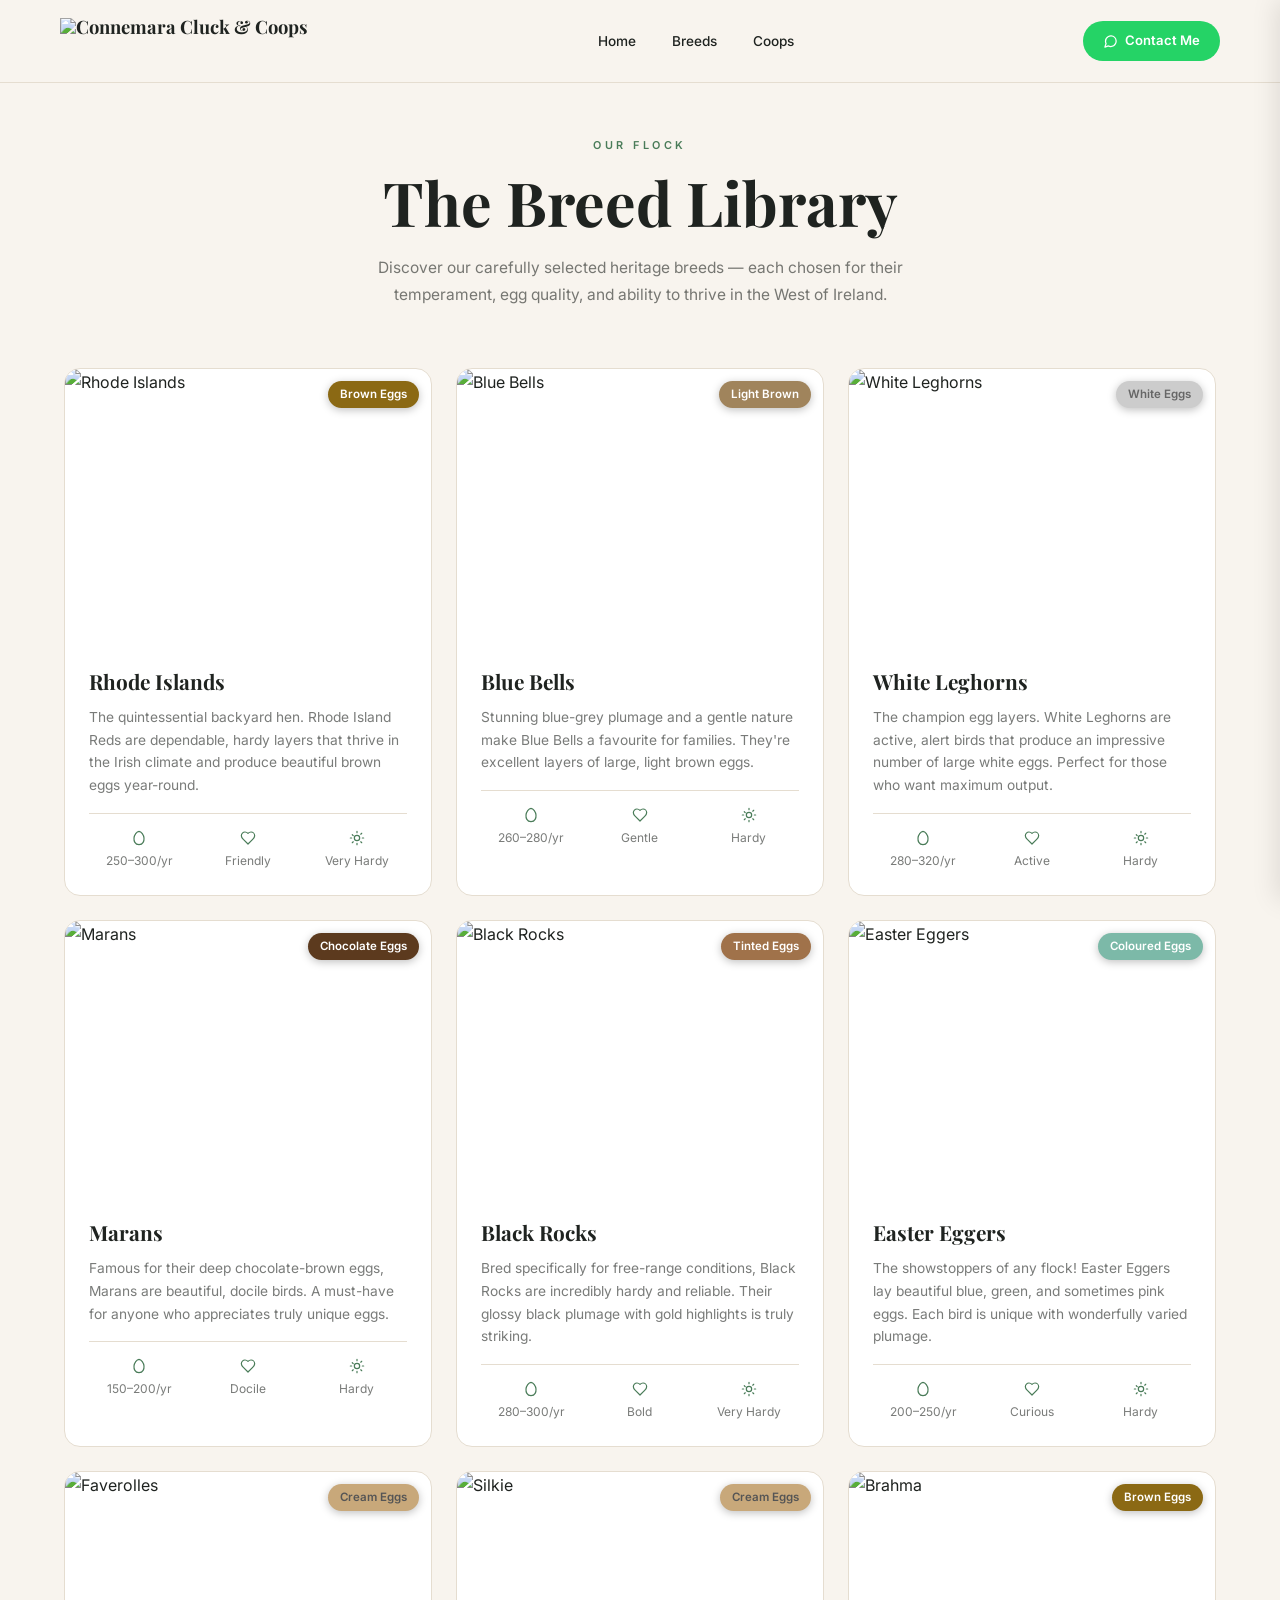
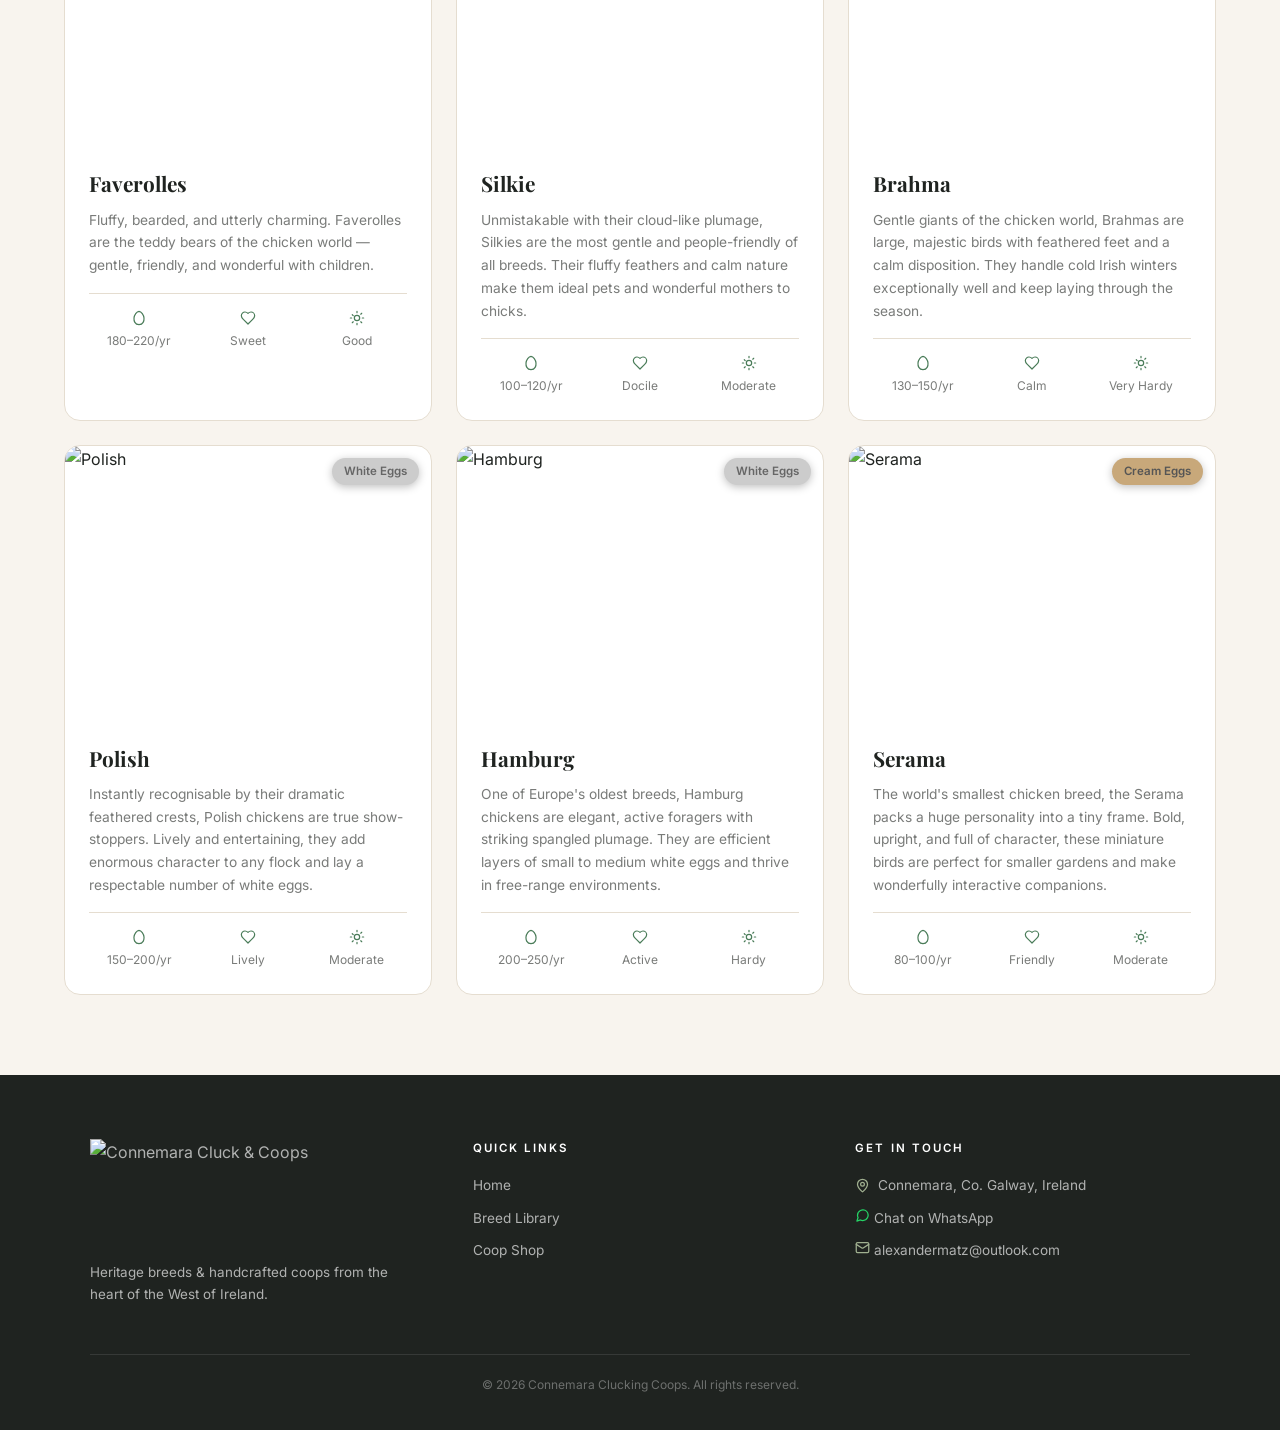
==== commit da3508cc: "Add email contact (alexandermatz@outlook.com) to footer on all pages Co-authored-by: alexandermatz <" ====
--- a/breeds.html
+++ b/breeds.html
@@ -417,6 +417,10 @@
           <svg viewBox="0 0 24 24" fill="none" stroke="currentColor" stroke-width="2" stroke-linecap="round" stroke-linejoin="round" aria-hidden="true"><path d="M21 11.5a8.38 8.38 0 0 1-.9 3.8 8.5 8.5 0 0 1-7.6 4.7 8.38 8.38 0 0 1-3.8-.9L3 21l1.9-5.7a8.38 8.38 0 0 1-.9-3.8 8.5 8.5 0 0 1 4.7-7.6 8.38 8.38 0 0 1 3.8-.9h.5a8.48 8.48 0 0 1 8 8v.5z"/></svg>
           <span>Chat on WhatsApp</span>
         </a>
+        <a href="mailto:alexandermatz@outlook.com" class="footer-contact-item footer-email-link">
+          <svg viewBox="0 0 24 24" fill="none" stroke="currentColor" stroke-width="2" stroke-linecap="round" stroke-linejoin="round" aria-hidden="true"><rect width="20" height="16" x="2" y="4" rx="2"/><path d="m22 7-8.97 5.7a1.94 1.94 0 0 1-2.06 0L2 7"/></svg>
+          <span>alexandermatz@outlook.com</span>
+        </a>
       </div>
     </div>
     <hr class="footer-divider" />
--- a/css/style.css
+++ b/css/style.css
@@ -774,6 +774,9 @@
 .footer-wa-link { color: rgba(255,255,255,0.65); transition: color 0.2s; }
 .footer-wa-link:hover { color: #25D366; }
 .footer-wa-link svg { color: #25D366; }
+.footer-email-link { color: rgba(255,255,255,0.65); transition: color 0.2s; }
+.footer-email-link:hover { color: #fff; }
+.footer-email-link svg { color: var(--sage); }
 .footer-divider {
   border: none;
   border-top: 1px solid rgba(255,255,255,0.10);
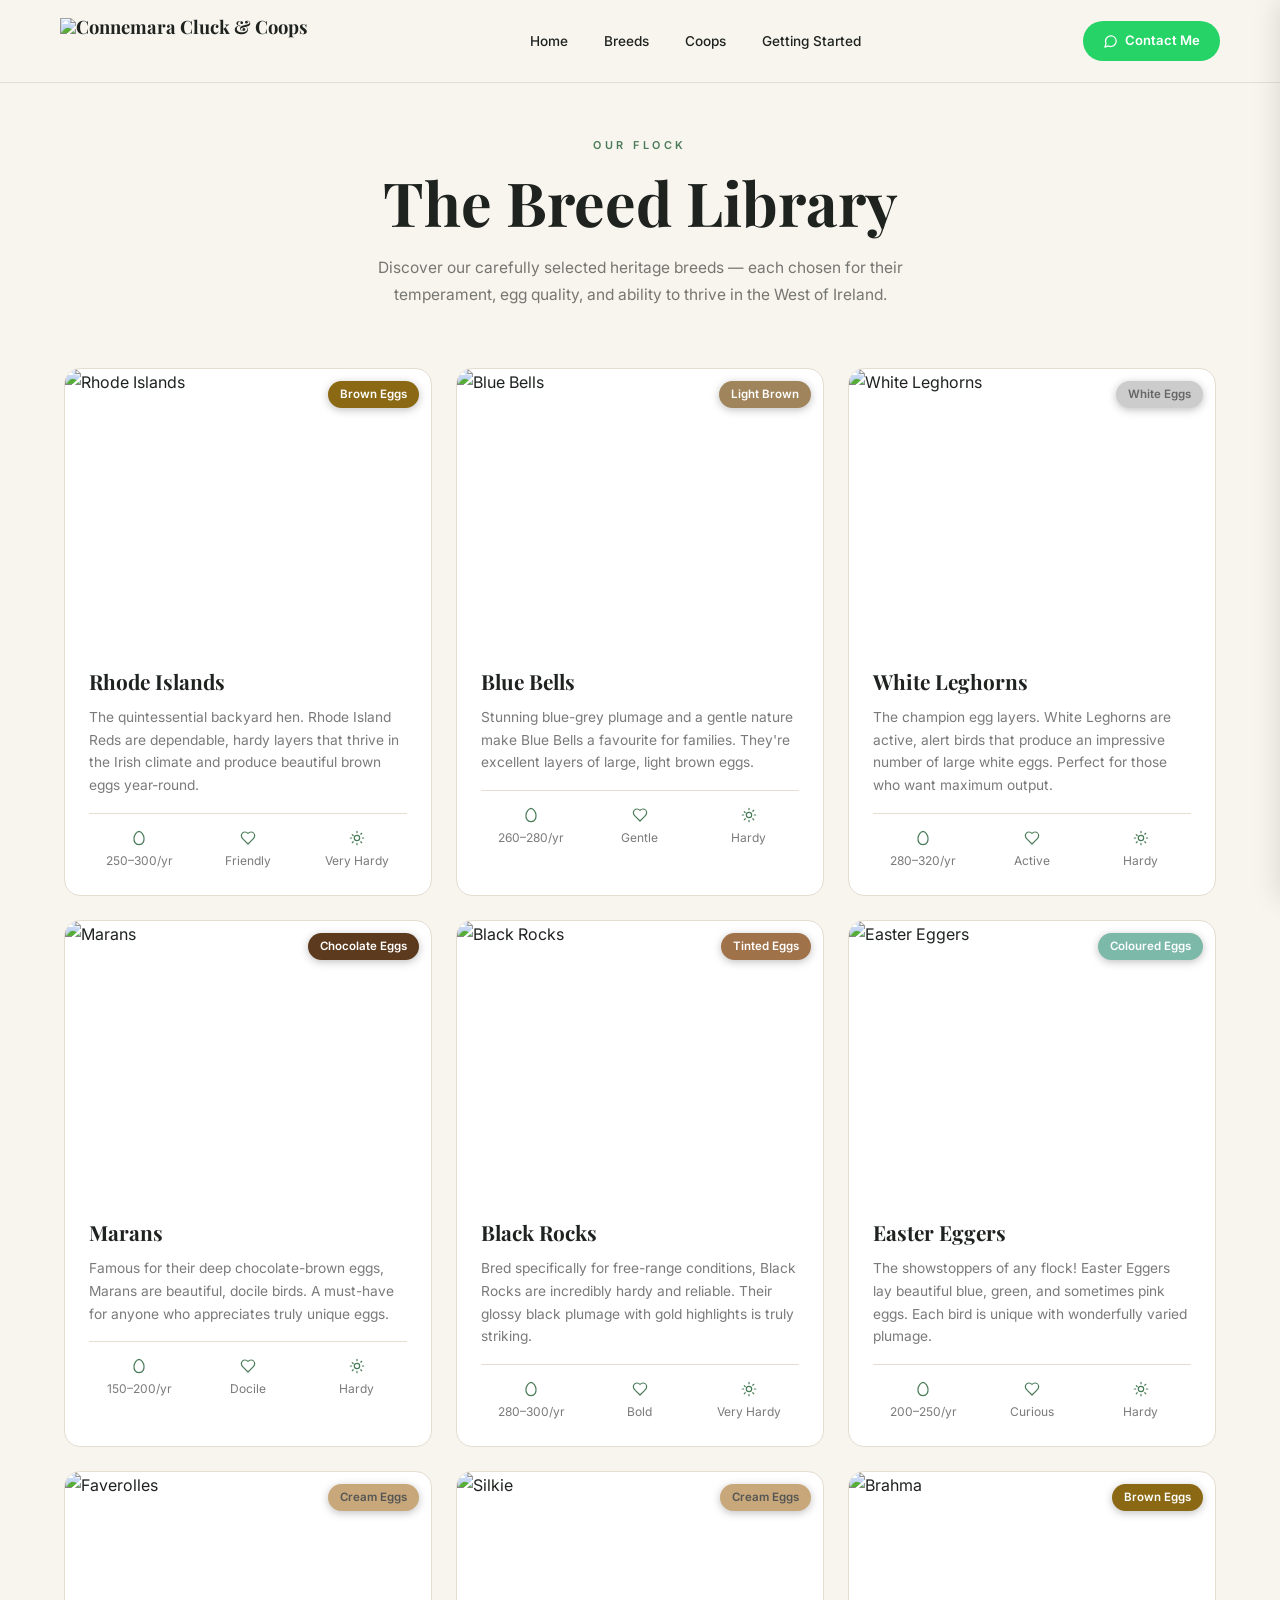
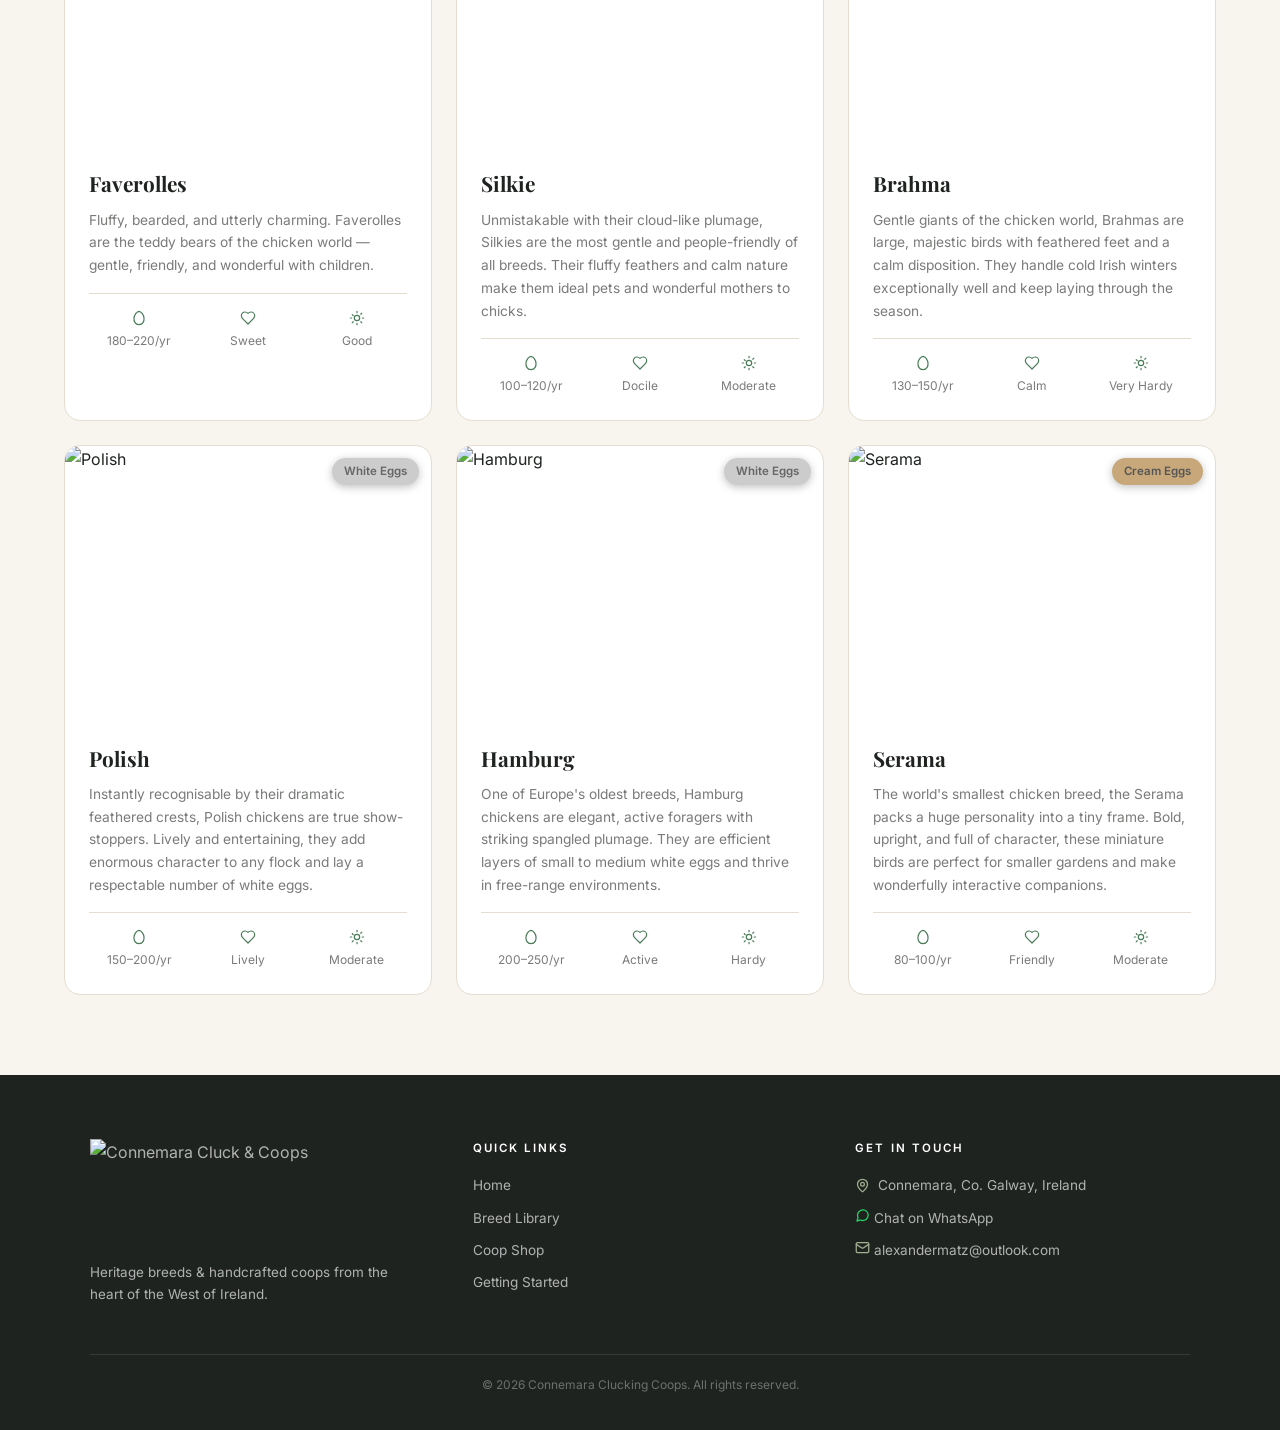
==== commit d525a2f5: "Add Getting Started with Chickens guide page Co-authored-by: alexandermatz <266199970+alexandermatz@" ====
--- a/breeds.html
+++ b/breeds.html
@@ -20,6 +20,7 @@
       <a href="index.html">Home</a>
       <a href="breeds.html" aria-current="page">Breeds</a>
       <a href="coops.html">Coops</a>
+      <a href="getting-started.html">Getting Started</a>
     </nav>
 
     <a href="https://wa.me/353894059728?text=Hi!%20I%20have%20a%20question%20about%20your%20chickens%20and%20coops."
@@ -48,6 +49,7 @@
     <a href="index.html">Home</a>
     <a href="breeds.html">Breeds</a>
     <a href="coops.html">Coops</a>
+    <a href="getting-started.html">Getting Started</a>
     <a href="https://wa.me/353894059728?text=Hi!%20I%20have%20a%20question%20about%20your%20chickens%20and%20coops."
        target="_blank" rel="noopener noreferrer" class="drawer-wa">
       <svg viewBox="0 0 24 24" fill="none" stroke="currentColor" stroke-width="2" stroke-linecap="round" stroke-linejoin="round" aria-hidden="true" style="width:17px;height:17px"><path d="M21 11.5a8.38 8.38 0 0 1-.9 3.8 8.5 8.5 0 0 1-7.6 4.7 8.38 8.38 0 0 1-3.8-.9L3 21l1.9-5.7a8.38 8.38 0 0 1-.9-3.8 8.5 8.5 0 0 1 4.7-7.6 8.38 8.38 0 0 1 3.8-.9h.5a8.48 8.48 0 0 1 8 8v.5z"/></svg>
@@ -406,6 +408,7 @@
         <a href="index.html">Home</a>
         <a href="breeds.html">Breed Library</a>
         <a href="coops.html">Coop Shop</a>
+        <a href="getting-started.html">Getting Started</a>
       </div>
       <div class="footer-col">
         <h4>Get In Touch</h4>
--- a/css/style.css
+++ b/css/style.css
@@ -831,3 +831,205 @@
   opacity: 1;
   transform: translateY(0);
 }
+
+/* ── Getting Started page ─────────────────────────────────────── */
+
+/* Step-by-step list */
+.gs-steps {
+  max-width: 780px;
+  margin: 0 auto;
+  display: flex;
+  flex-direction: column;
+  gap: 32px;
+}
+.gs-step {
+  display: flex;
+  gap: 24px;
+  align-items: flex-start;
+}
+.gs-step-number {
+  flex-shrink: 0;
+  width: 44px;
+  height: 44px;
+  border-radius: 50%;
+  background: var(--green);
+  color: #fff;
+  font-family: 'Playfair Display', Georgia, serif;
+  font-size: 1.1rem;
+  font-weight: 700;
+  display: flex;
+  align-items: center;
+  justify-content: center;
+}
+.gs-step-content h3 {
+  font-family: 'Playfair Display', Georgia, serif;
+  font-size: 1.15rem;
+  font-weight: 700;
+  color: var(--charcoal);
+  margin-bottom: 8px;
+}
+.gs-step-content p {
+  color: var(--muted);
+  font-size: 0.95rem;
+  line-height: 1.75;
+}
+.gs-step-content a { color: var(--green); text-decoration: underline; }
+.gs-step-content a:hover { color: var(--green-dark); }
+
+/* What you need grid */
+.gs-needs-grid {
+  max-width: 1100px;
+  margin: 0 auto;
+  display: grid;
+  grid-template-columns: 1fr;
+  gap: 24px;
+  padding: 0 24px;
+}
+@media (min-width: 600px) {
+  .gs-needs-grid { grid-template-columns: repeat(2, 1fr); }
+}
+@media (min-width: 900px) {
+  .gs-needs-grid { grid-template-columns: repeat(3, 1fr); }
+}
+.gs-need-card {
+  background: #fff;
+  border: 1px solid var(--cream-dark);
+  border-radius: 12px;
+  padding: 28px 24px;
+}
+.gs-need-icon {
+  width: 36px;
+  height: 36px;
+  color: var(--green);
+  margin-bottom: 14px;
+}
+.gs-need-card h3 {
+  font-family: 'Playfair Display', Georgia, serif;
+  font-size: 1.05rem;
+  font-weight: 700;
+  color: var(--charcoal);
+  margin-bottom: 8px;
+}
+.gs-need-card p {
+  color: var(--muted);
+  font-size: 0.92rem;
+  line-height: 1.7;
+}
+
+/* Daily routine */
+.gs-routine {
+  max-width: 780px;
+  margin: 0 auto;
+  display: flex;
+  flex-direction: column;
+  gap: 0;
+}
+.gs-routine-item {
+  display: flex;
+  gap: 24px;
+  align-items: flex-start;
+  padding: 28px 0;
+  border-bottom: 1px solid var(--cream-dark);
+}
+.gs-routine-item:last-child { border-bottom: none; }
+.gs-routine-time {
+  flex-shrink: 0;
+  min-width: 100px;
+  font-family: 'Playfair Display', Georgia, serif;
+  font-size: 1rem;
+  font-weight: 700;
+  color: var(--green);
+}
+.gs-routine-tasks p {
+  color: var(--muted);
+  font-size: 0.95rem;
+  line-height: 1.75;
+}
+.gs-routine-tasks strong { color: var(--charcoal); }
+
+/* Tips / dos & don'ts grid */
+.gs-tips-grid {
+  max-width: 1100px;
+  margin: 0 auto;
+  display: grid;
+  grid-template-columns: 1fr;
+  gap: 24px;
+  padding: 0 24px;
+}
+@media (min-width: 600px) {
+  .gs-tips-grid { grid-template-columns: repeat(2, 1fr); }
+}
+@media (min-width: 900px) {
+  .gs-tips-grid { grid-template-columns: repeat(3, 1fr); }
+}
+.gs-tip {
+  background: #fff;
+  border: 1px solid var(--cream-dark);
+  border-radius: 12px;
+  padding: 24px;
+}
+.gs-tip-icon {
+  width: 32px;
+  height: 32px;
+  margin-bottom: 12px;
+}
+.gs-tip-icon--good { color: var(--green); }
+.gs-tip-icon--warn { color: var(--brown); }
+.gs-tip h3 {
+  font-family: 'Playfair Display', Georgia, serif;
+  font-size: 1rem;
+  font-weight: 700;
+  color: var(--charcoal);
+  margin-bottom: 8px;
+}
+.gs-tip p {
+  color: var(--muted);
+  font-size: 0.92rem;
+  line-height: 1.7;
+}
+
+/* FAQ accordion */
+.gs-faq {
+  max-width: 780px;
+  margin: 0 auto;
+  display: flex;
+  flex-direction: column;
+  gap: 0;
+}
+.gs-faq-item {
+  border-bottom: 1px solid var(--cream-dark);
+}
+.gs-faq-item summary {
+  cursor: pointer;
+  padding: 20px 0;
+  font-size: 1rem;
+  font-weight: 600;
+  color: var(--charcoal);
+  list-style: none;
+  display: flex;
+  justify-content: space-between;
+  align-items: center;
+  gap: 16px;
+}
+.gs-faq-item summary::-webkit-details-marker { display: none; }
+.gs-faq-item summary::after {
+  content: '';
+  flex-shrink: 0;
+  width: 18px;
+  height: 18px;
+  background-image: url("data:image/svg+xml,%3Csvg xmlns='http://www.w3.org/2000/svg' viewBox='0 0 24 24' fill='none' stroke='%234A7C59' stroke-width='2.5' stroke-linecap='round' stroke-linejoin='round'%3E%3Cpath d='m6 9 6 6 6-6'/%3E%3C/svg%3E");
+  background-size: contain;
+  background-repeat: no-repeat;
+  transition: transform 0.25s;
+}
+.gs-faq-item[open] summary::after {
+  transform: rotate(180deg);
+}
+.gs-faq-item p {
+  padding: 0 0 20px;
+  color: var(--muted);
+  font-size: 0.95rem;
+  line-height: 1.75;
+}
+.gs-faq-item p a { color: var(--green); text-decoration: underline; }
+.gs-faq-item p a:hover { color: var(--green-dark); }
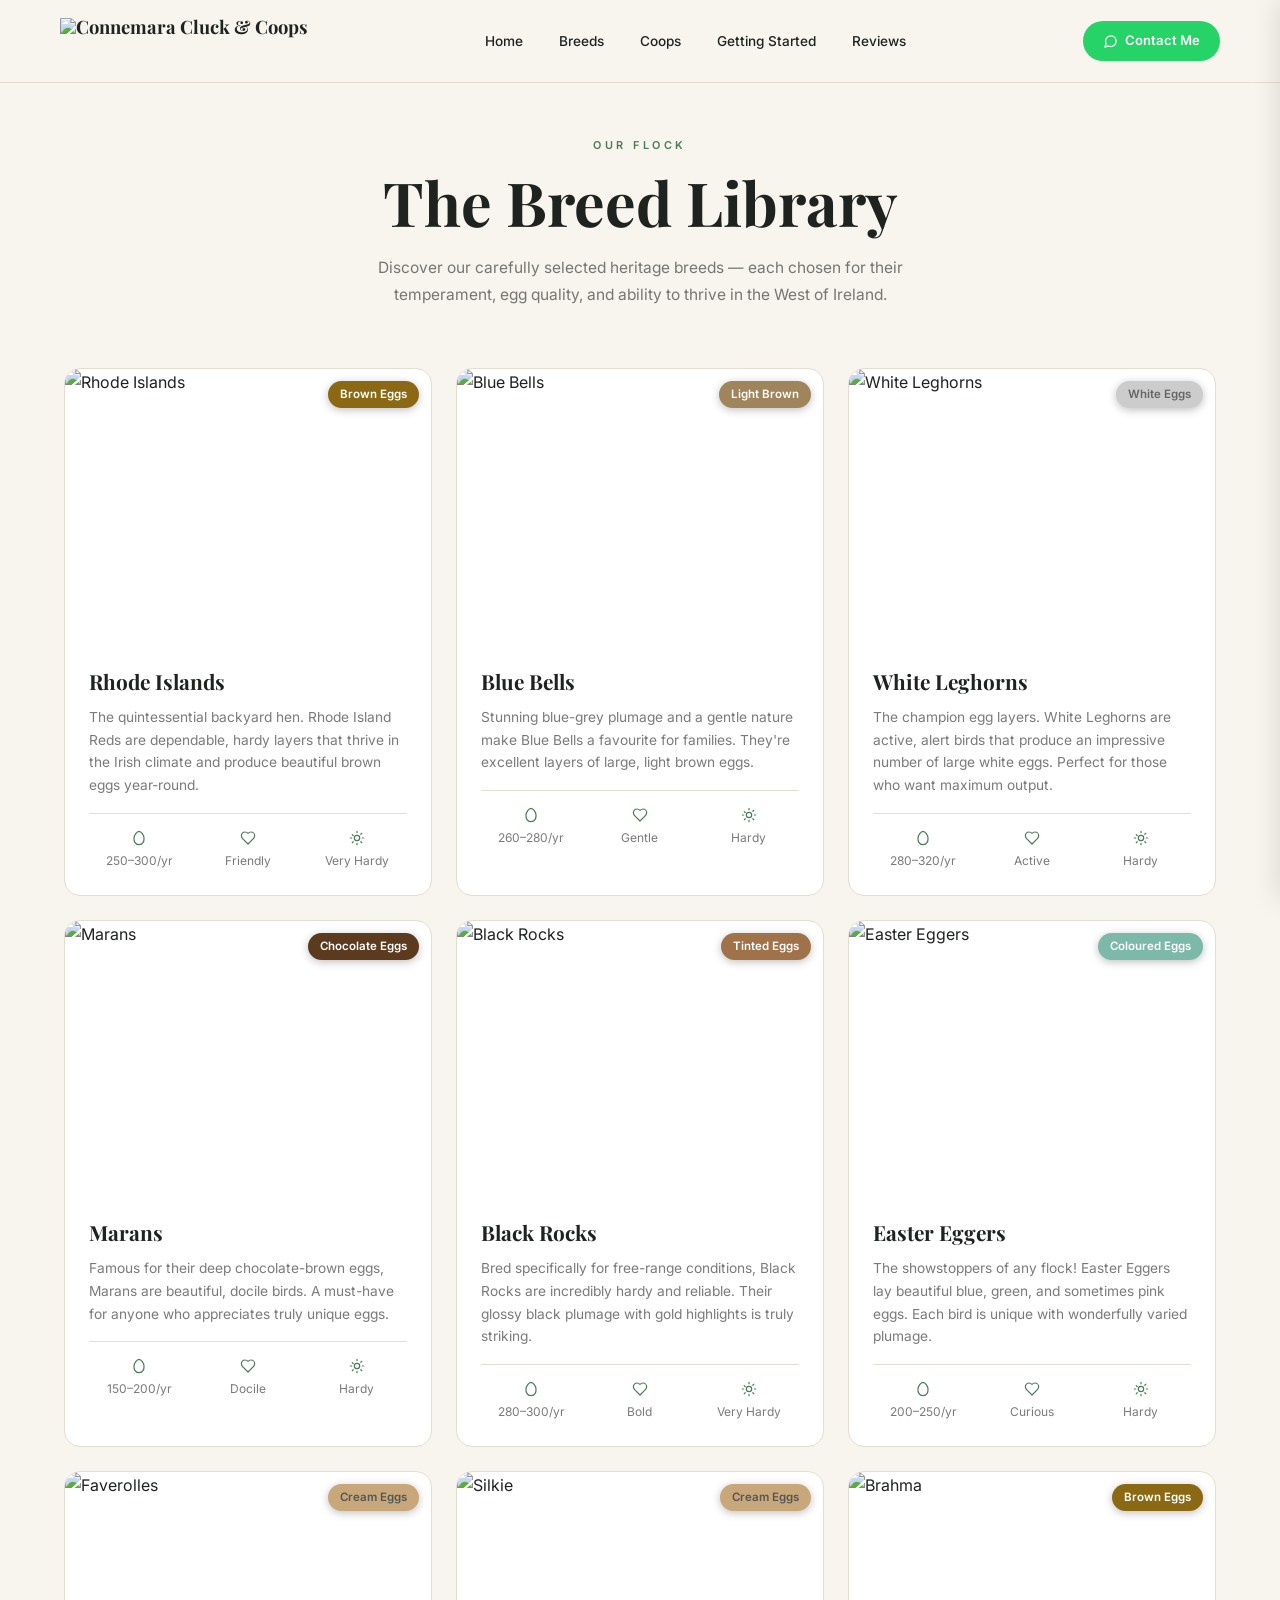
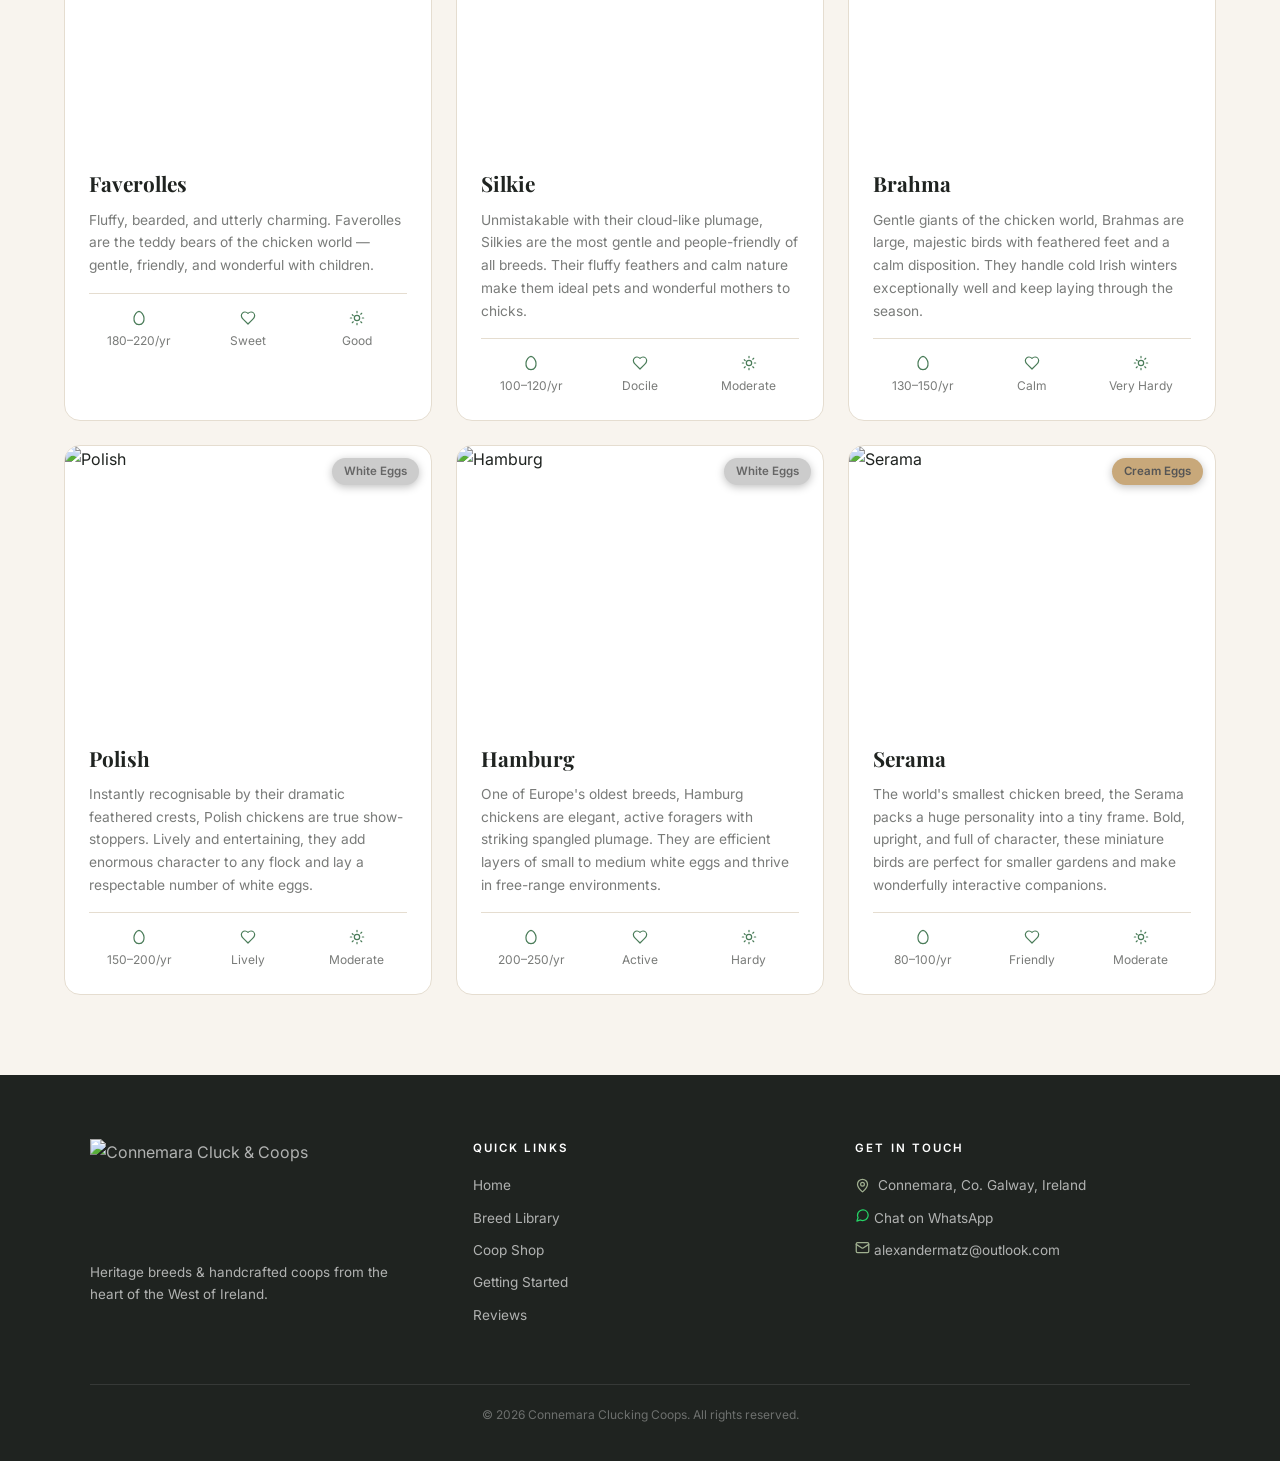
==== commit fd0f7685: "Add dedicated reviews.html page and update navigation across all pages Co-authored-by: alexandermatz" ====
--- a/breeds.html
+++ b/breeds.html
@@ -21,6 +21,7 @@
       <a href="breeds.html" aria-current="page">Breeds</a>
       <a href="coops.html">Coops</a>
       <a href="getting-started.html">Getting Started</a>
+      <a href="reviews.html">Reviews</a>
     </nav>
 
     <a href="https://wa.me/353894059728?text=Hi!%20I%20have%20a%20question%20about%20your%20chickens%20and%20coops."
@@ -50,6 +51,7 @@
     <a href="breeds.html">Breeds</a>
     <a href="coops.html">Coops</a>
     <a href="getting-started.html">Getting Started</a>
+    <a href="reviews.html">Reviews</a>
     <a href="https://wa.me/353894059728?text=Hi!%20I%20have%20a%20question%20about%20your%20chickens%20and%20coops."
        target="_blank" rel="noopener noreferrer" class="drawer-wa">
       <svg viewBox="0 0 24 24" fill="none" stroke="currentColor" stroke-width="2" stroke-linecap="round" stroke-linejoin="round" aria-hidden="true" style="width:17px;height:17px"><path d="M21 11.5a8.38 8.38 0 0 1-.9 3.8 8.5 8.5 0 0 1-7.6 4.7 8.38 8.38 0 0 1-3.8-.9L3 21l1.9-5.7a8.38 8.38 0 0 1-.9-3.8 8.5 8.5 0 0 1 4.7-7.6 8.38 8.38 0 0 1 3.8-.9h.5a8.48 8.48 0 0 1 8 8v.5z"/></svg>
@@ -409,6 +411,7 @@
         <a href="breeds.html">Breed Library</a>
         <a href="coops.html">Coop Shop</a>
         <a href="getting-started.html">Getting Started</a>
+        <a href="reviews.html">Reviews</a>
       </div>
       <div class="footer-col">
         <h4>Get In Touch</h4>
--- a/css/style.css
+++ b/css/style.css
@@ -343,6 +343,62 @@
   margin: 0 auto;
 }
 
+/* ── Why Choose Us ────────────────────────────────────────────── */
+.why-us {
+  padding: 40px 24px 48px;
+  background: var(--cream-dark);
+  text-align: center;
+}
+.why-us-grid {
+  display: grid;
+  grid-template-columns: 1fr;
+  gap: 12px;
+  max-width: 800px;
+  margin: 28px auto 0;
+  text-align: left;
+}
+@media (min-width: 600px) {
+  .why-us-grid { grid-template-columns: repeat(2, 1fr); }
+}
+.why-us-item {
+  background: var(--cream);
+  border: 1px solid rgba(74,124,89,0.15);
+  border-radius: 12px;
+  padding: 16px 18px;
+  transition: box-shadow 0.3s, transform 0.3s;
+}
+.why-us-item:hover {
+  box-shadow: 0 6px 20px rgba(0,0,0,0.07);
+  transform: translateY(-2px);
+}
+.why-us-text h3 {
+  font-family: 'Playfair Display', Georgia, serif;
+  font-size: 0.95rem;
+  font-weight: 700;
+  color: var(--charcoal);
+  margin-bottom: 6px;
+}
+.why-us-text p {
+  font-size: 0.82rem;
+  color: var(--muted);
+  line-height: 1.6;
+}
+.why-us-more {
+  margin-top: 24px;
+  font-size: 0.88rem;
+  font-weight: 500;
+  color: var(--muted);
+}
+.why-us-more a {
+  color: var(--green);
+  font-weight: 600;
+  text-decoration: underline;
+  text-decoration-color: transparent;
+  text-underline-offset: 3px;
+  transition: text-decoration-color 0.2s;
+}
+.why-us-more a:hover { text-decoration-color: var(--green); }
+
 /* ── Breed Preview ────────────────────────────────────────────── */
 .breed-preview {
   padding: 80px 24px 96px;
@@ -412,6 +468,78 @@
 .view-all-link a:hover { color: var(--green-dark); }
 .view-all-link svg { width: 16px; height: 16px; transition: transform 0.2s; }
 .view-all-link a:hover svg { transform: translateX(3px); }
+
+/* ── Customer Reviews ─────────────────────────────────────────── */
+.reviews {
+  padding: 80px 24px 96px;
+  background: var(--cream);
+  text-align: center;
+}
+
+.reviews-grid {
+  display: grid;
+  grid-template-columns: 1fr;
+  gap: 24px;
+  max-width: 1100px;
+  margin: 56px auto 0;
+}
+@media (min-width: 700px) {
+  .reviews-grid { grid-template-columns: repeat(3, 1fr); }
+}
+
+.review-card {
+  background: #fff;
+  border-radius: 12px;
+  border: 1px solid var(--cream-dark);
+  padding: 16px 18px 14px;
+  text-align: left;
+  display: flex;
+  flex-direction: column;
+  gap: 10px;
+  transition: box-shadow 0.4s, transform 0.3s;
+}
+.review-card:hover {
+  box-shadow: 0 8px 28px rgba(0,0,0,0.09);
+  transform: translateX(4px);
+}
+
+.review-stars {
+  display: flex;
+  gap: 2px;
+  color: #E6A817;
+}
+.review-stars svg {
+  width: 13px;
+  height: 13px;
+  flex-shrink: 0;
+}
+
+.review-text {
+  font-size: 0.8rem;
+  color: var(--muted);
+  line-height: 1.6;
+  flex: 1;
+}
+
+.review-footer {
+  display: flex;
+  flex-direction: column;
+  gap: 2px;
+  padding-top: 10px;
+  border-top: 1px solid var(--cream-dark);
+}
+.review-name {
+  font-family: 'Playfair Display', Georgia, serif;
+  font-size: 0.88rem;
+  font-weight: 700;
+  color: var(--charcoal);
+}
+.review-location {
+  font-size: 0.7rem;
+  font-weight: 500;
+  color: var(--green);
+  letter-spacing: 0.05em;
+}
 
 /* ── CTA section ──────────────────────────────────────────────── */
 .cta-section {
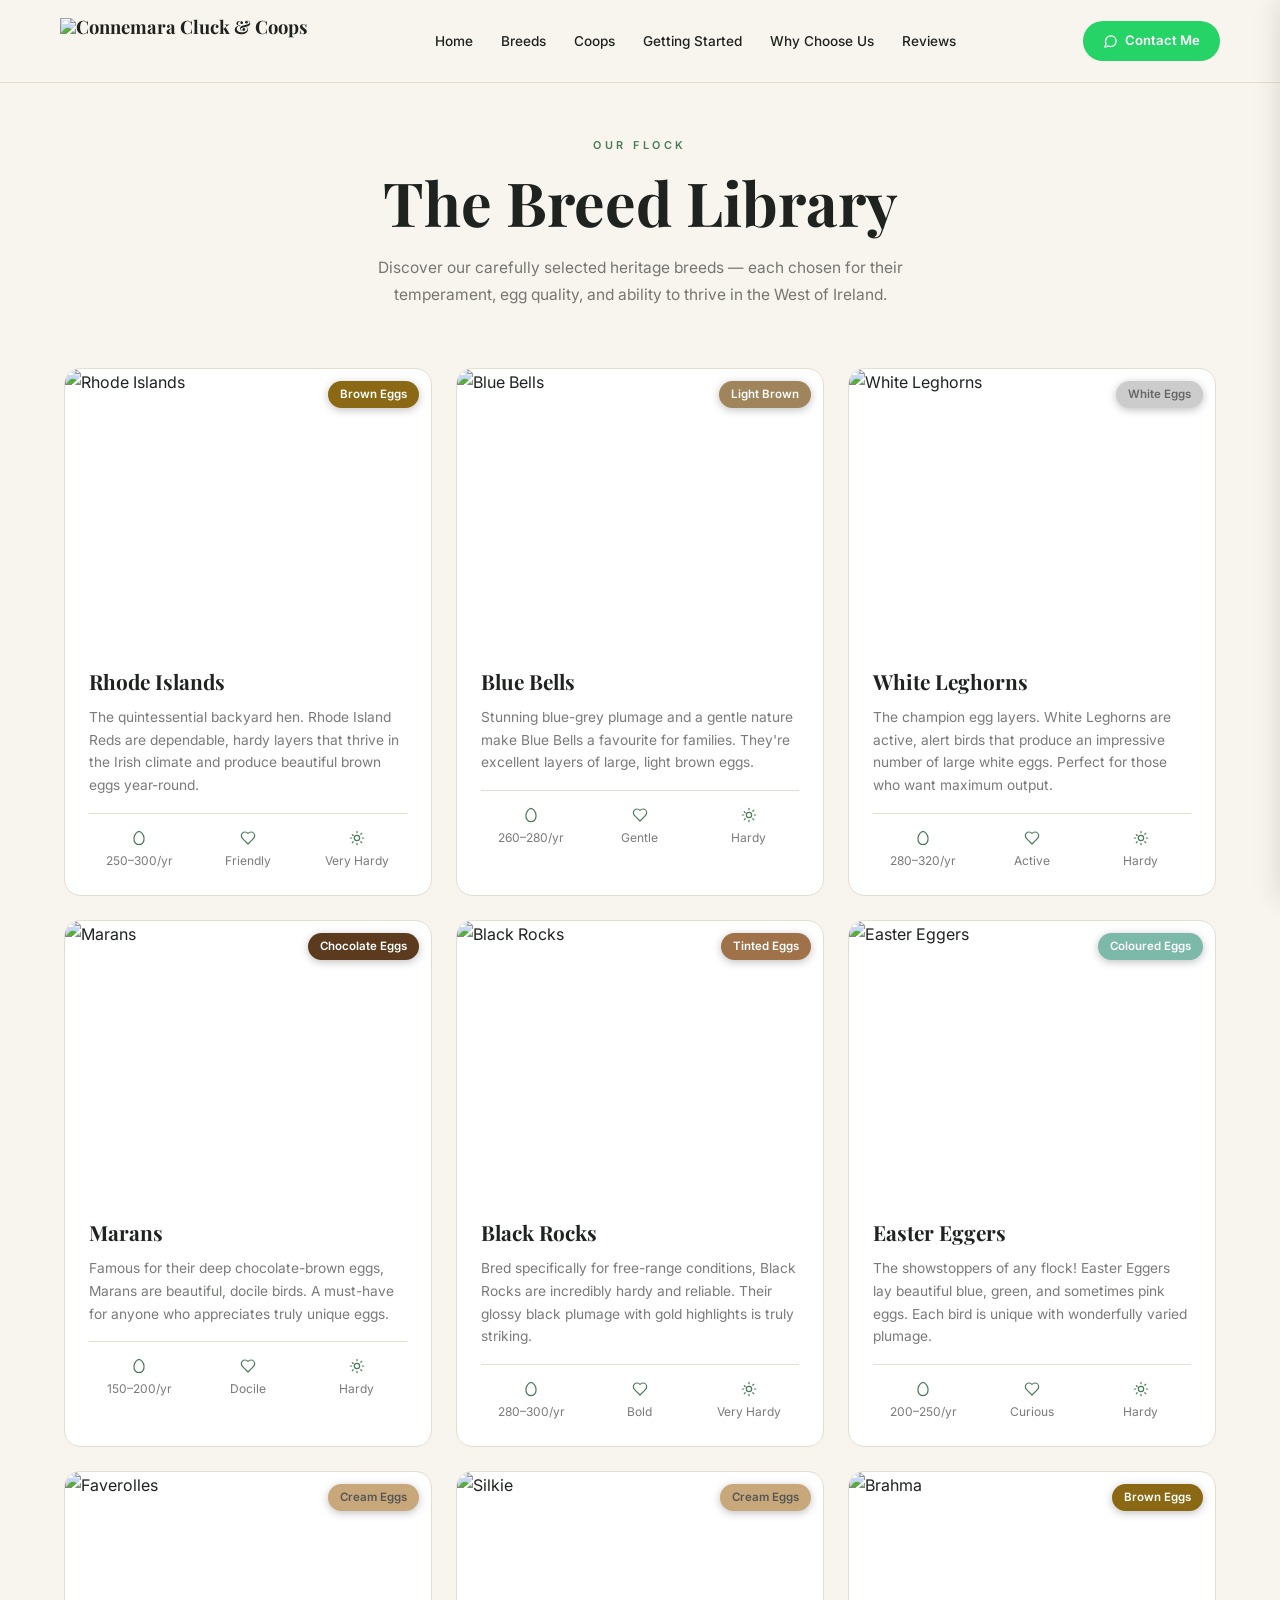
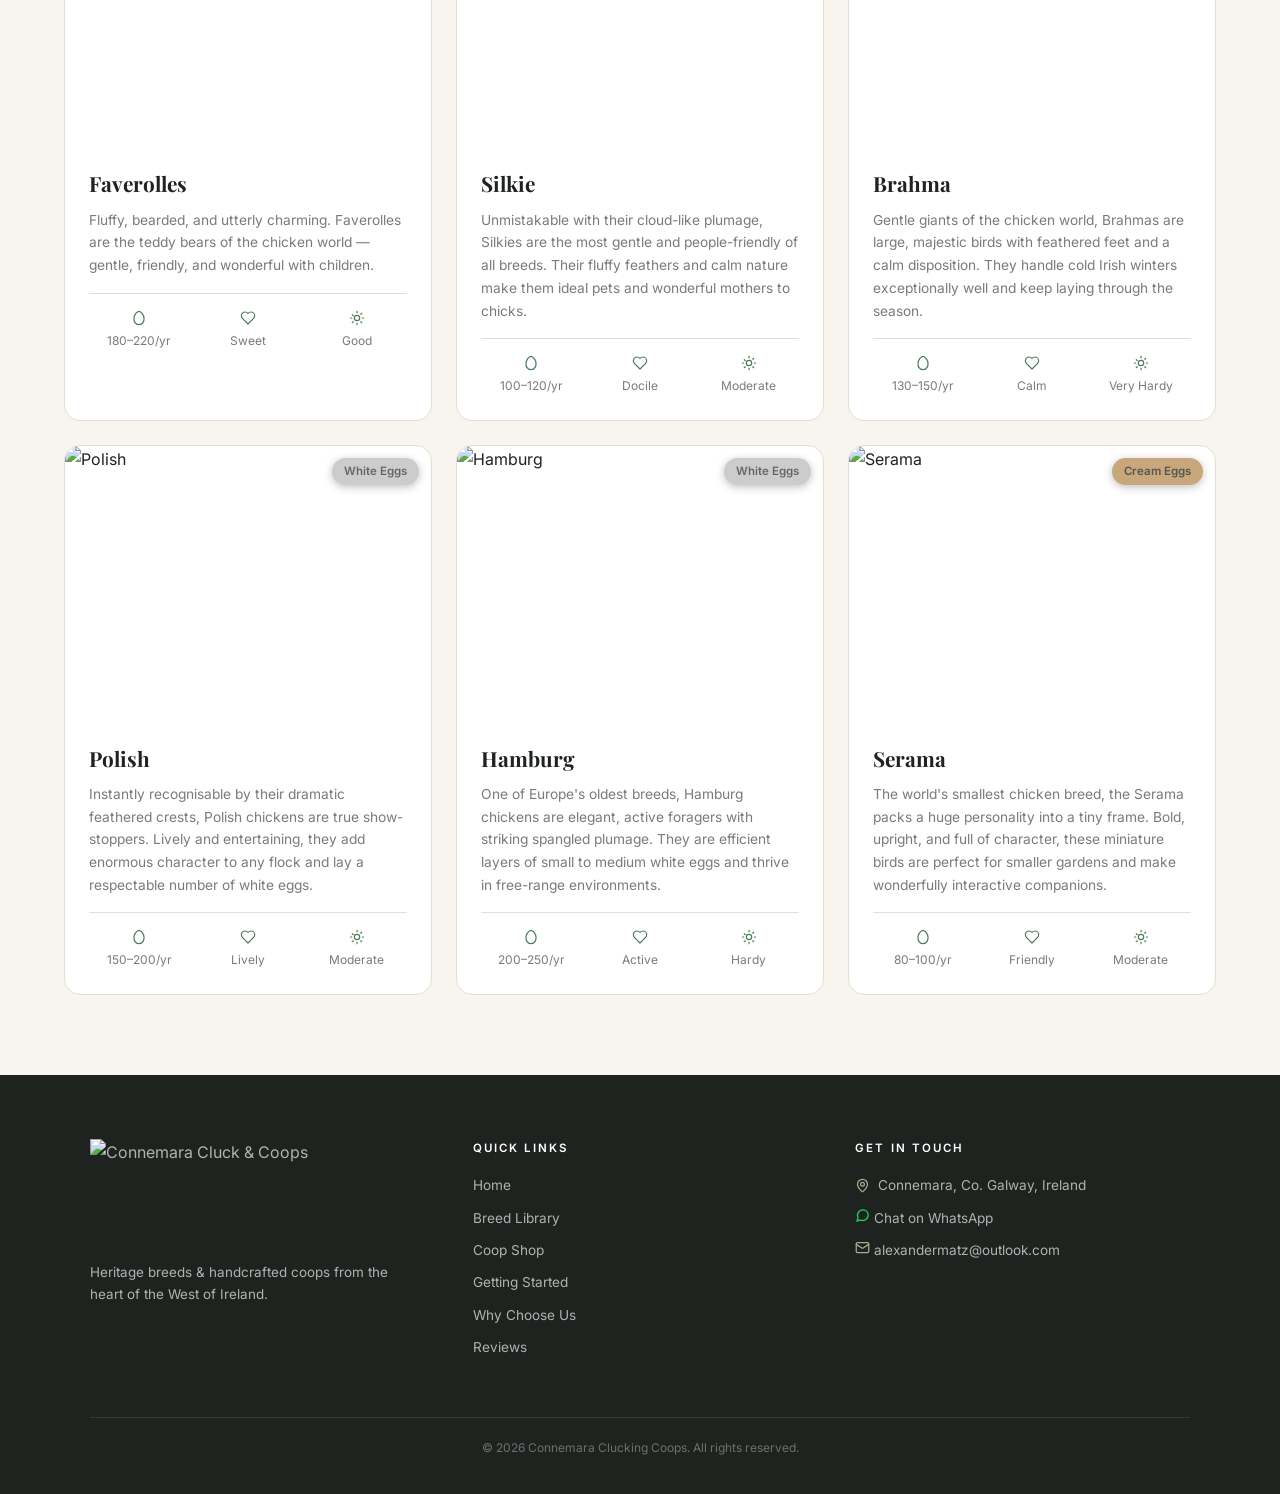
==== commit fc851698: "Add Why Choose Us dedicated page and update navigation on all pages Co-authored-by: alexandermatz <2" ====
--- a/breeds.html
+++ b/breeds.html
@@ -21,6 +21,7 @@
       <a href="breeds.html" aria-current="page">Breeds</a>
       <a href="coops.html">Coops</a>
       <a href="getting-started.html">Getting Started</a>
+      <a href="why-choose-us.html">Why Choose Us</a>
       <a href="reviews.html">Reviews</a>
     </nav>
 
@@ -51,6 +52,7 @@
     <a href="breeds.html">Breeds</a>
     <a href="coops.html">Coops</a>
     <a href="getting-started.html">Getting Started</a>
+    <a href="why-choose-us.html">Why Choose Us</a>
     <a href="reviews.html">Reviews</a>
     <a href="https://wa.me/353894059728?text=Hi!%20I%20have%20a%20question%20about%20your%20chickens%20and%20coops."
        target="_blank" rel="noopener noreferrer" class="drawer-wa">
@@ -411,6 +413,7 @@
         <a href="breeds.html">Breed Library</a>
         <a href="coops.html">Coop Shop</a>
         <a href="getting-started.html">Getting Started</a>
+        <a href="why-choose-us.html">Why Choose Us</a>
         <a href="reviews.html">Reviews</a>
       </div>
       <div class="footer-col">
--- a/css/style.css
+++ b/css/style.css
@@ -65,7 +65,7 @@
 .nav-links {
   display: none;
   align-items: center;
-  gap: 36px;
+  gap: 28px;
 }
 .nav-links a {
   font-size: 0.85rem;
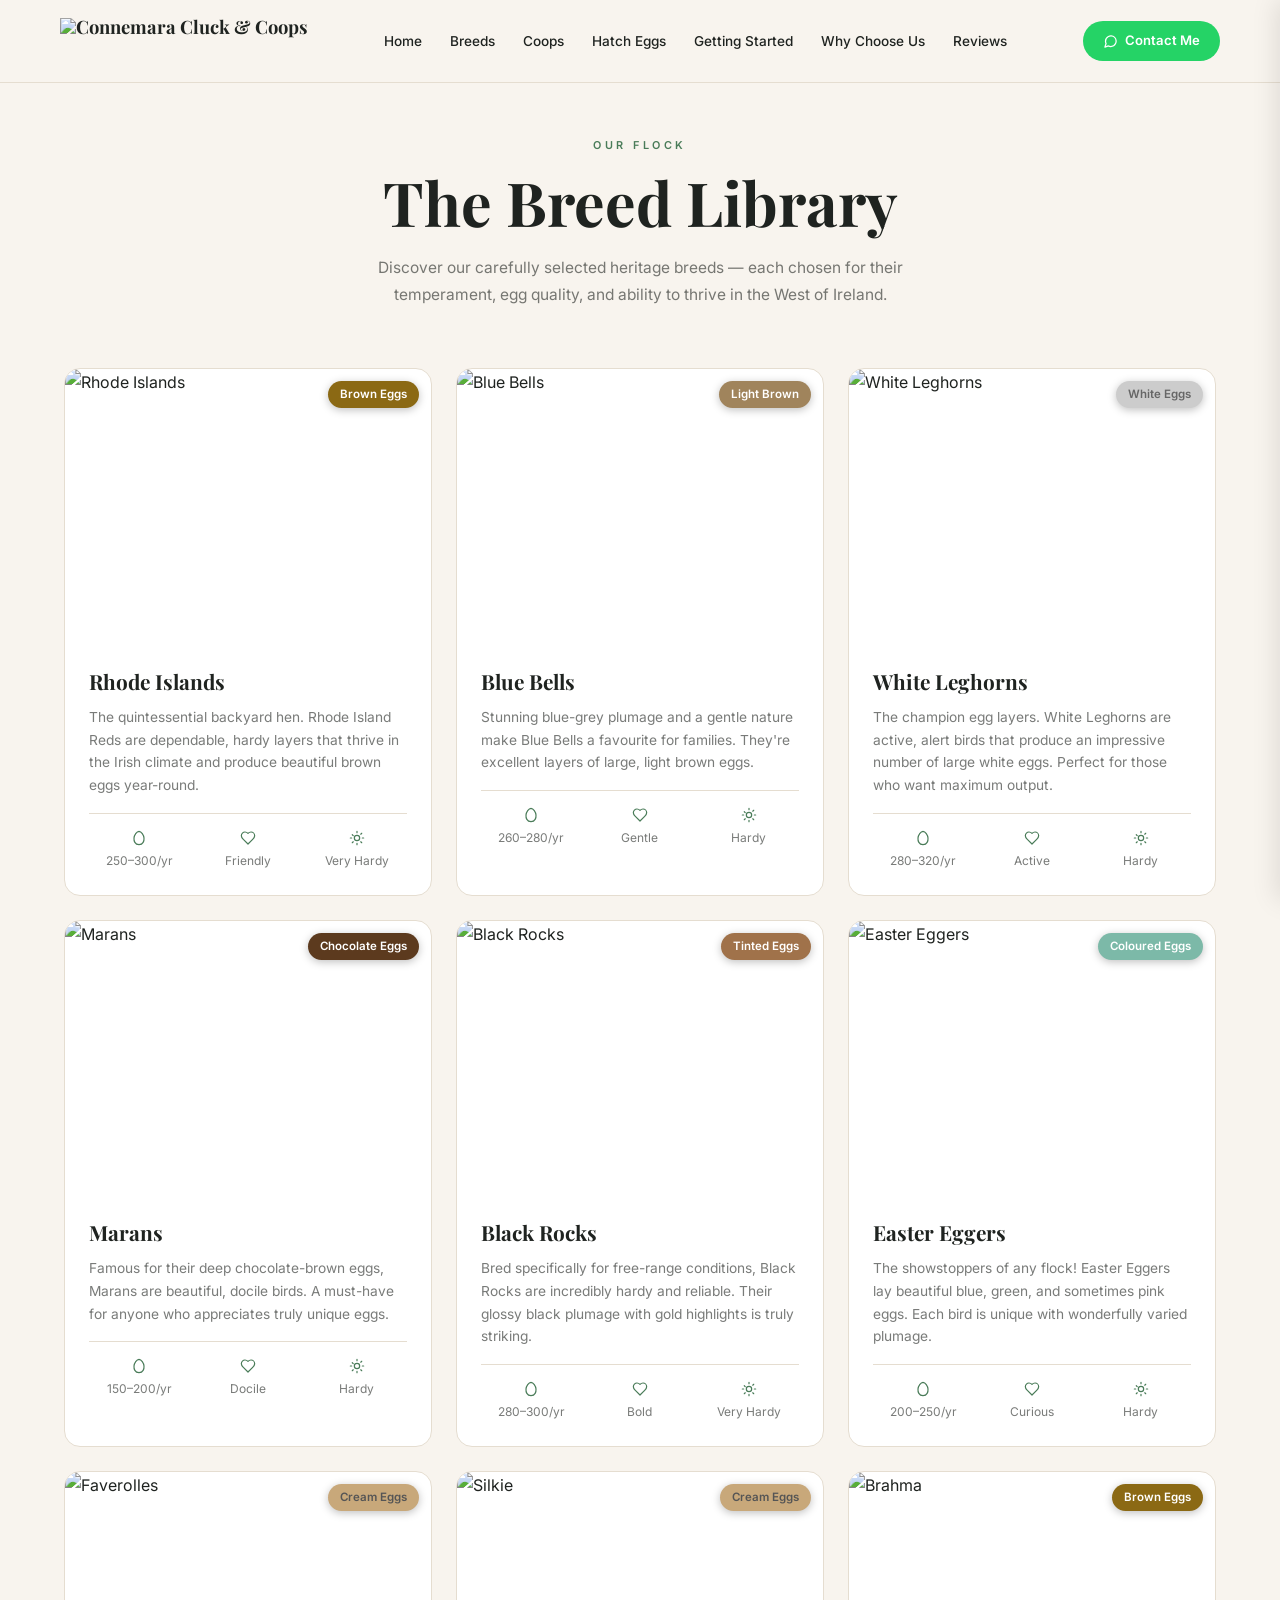
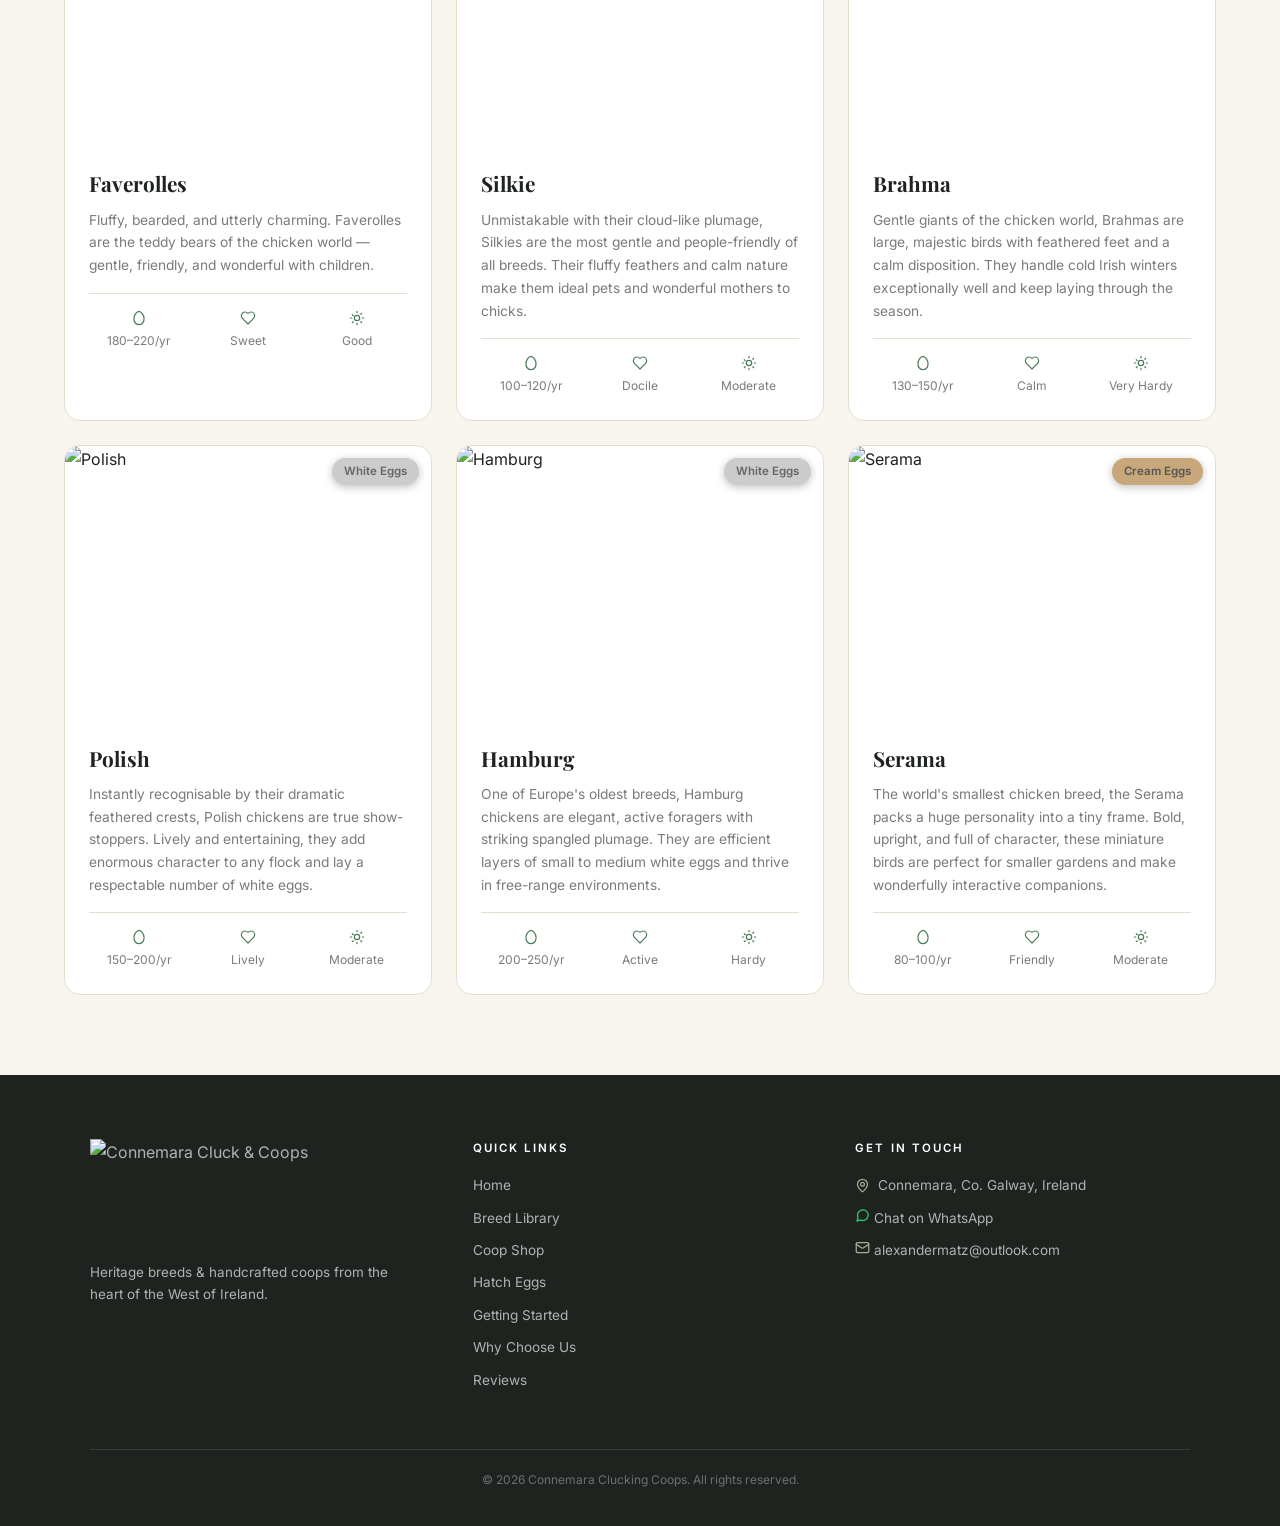
==== commit ab7a133e: "Add Hatch Eggs page with photos and quote request, update all nav and footer links Co-authored-by: a" ====
--- a/breeds.html
+++ b/breeds.html
@@ -20,6 +20,7 @@
       <a href="index.html">Home</a>
       <a href="breeds.html" aria-current="page">Breeds</a>
       <a href="coops.html">Coops</a>
+      <a href="hatch-eggs.html">Hatch Eggs</a>
       <a href="getting-started.html">Getting Started</a>
       <a href="why-choose-us.html">Why Choose Us</a>
       <a href="reviews.html">Reviews</a>
@@ -51,6 +52,7 @@
     <a href="index.html">Home</a>
     <a href="breeds.html">Breeds</a>
     <a href="coops.html">Coops</a>
+    <a href="hatch-eggs.html">Hatch Eggs</a>
     <a href="getting-started.html">Getting Started</a>
     <a href="why-choose-us.html">Why Choose Us</a>
     <a href="reviews.html">Reviews</a>
@@ -412,6 +414,7 @@
         <a href="index.html">Home</a>
         <a href="breeds.html">Breed Library</a>
         <a href="coops.html">Coop Shop</a>
+        <a href="hatch-eggs.html">Hatch Eggs</a>
         <a href="getting-started.html">Getting Started</a>
         <a href="why-choose-us.html">Why Choose Us</a>
         <a href="reviews.html">Reviews</a>
--- a/css/style.css
+++ b/css/style.css
@@ -1161,3 +1161,39 @@
 }
 .gs-faq-item p a { color: var(--green); text-decoration: underline; }
 .gs-faq-item p a:hover { color: var(--green-dark); }
+
+/* ── Hatch Eggs page ──────────────────────────────────────────── */
+.hatch-photos {
+  display: grid;
+  grid-template-columns: 1fr;
+  gap: 32px;
+  max-width: 1080px;
+  margin: 56px auto 0;
+  padding: 0 24px 56px;
+}
+@media (min-width: 700px) {
+  .hatch-photos { grid-template-columns: 1fr 1fr; }
+}
+.hatch-photo {
+  margin: 0;
+  border-radius: 16px;
+  overflow: hidden;
+  box-shadow: 0 4px 24px rgba(0,0,0,0.10);
+}
+.hatch-photo img {
+  width: 100%;
+  height: 320px;
+  object-fit: cover;
+  display: block;
+}
+@media (min-width: 700px) {
+  .hatch-photo img { height: 380px; }
+}
+.hatch-photo figcaption {
+  background: #fff;
+  padding: 16px 20px;
+  font-size: 0.88rem;
+  color: var(--muted);
+  line-height: 1.6;
+  border-top: 1px solid var(--cream-dark);
+}
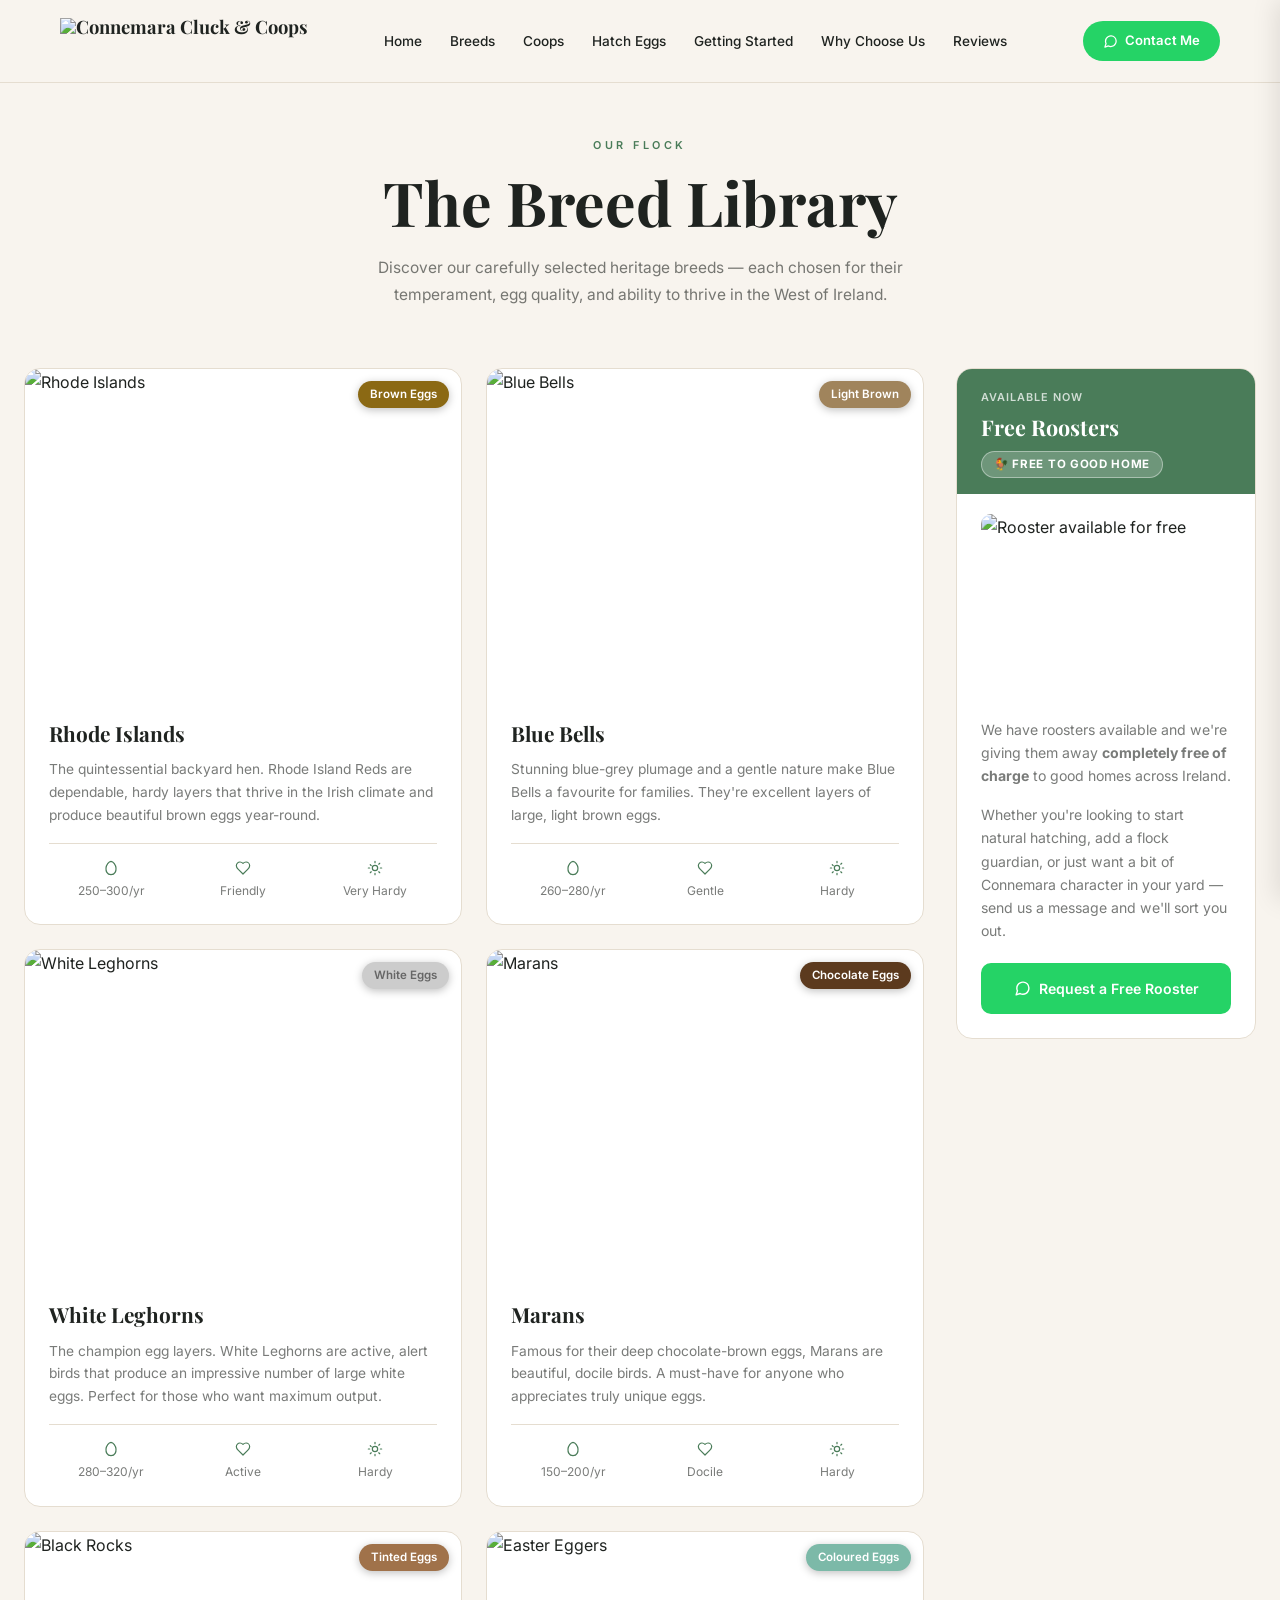
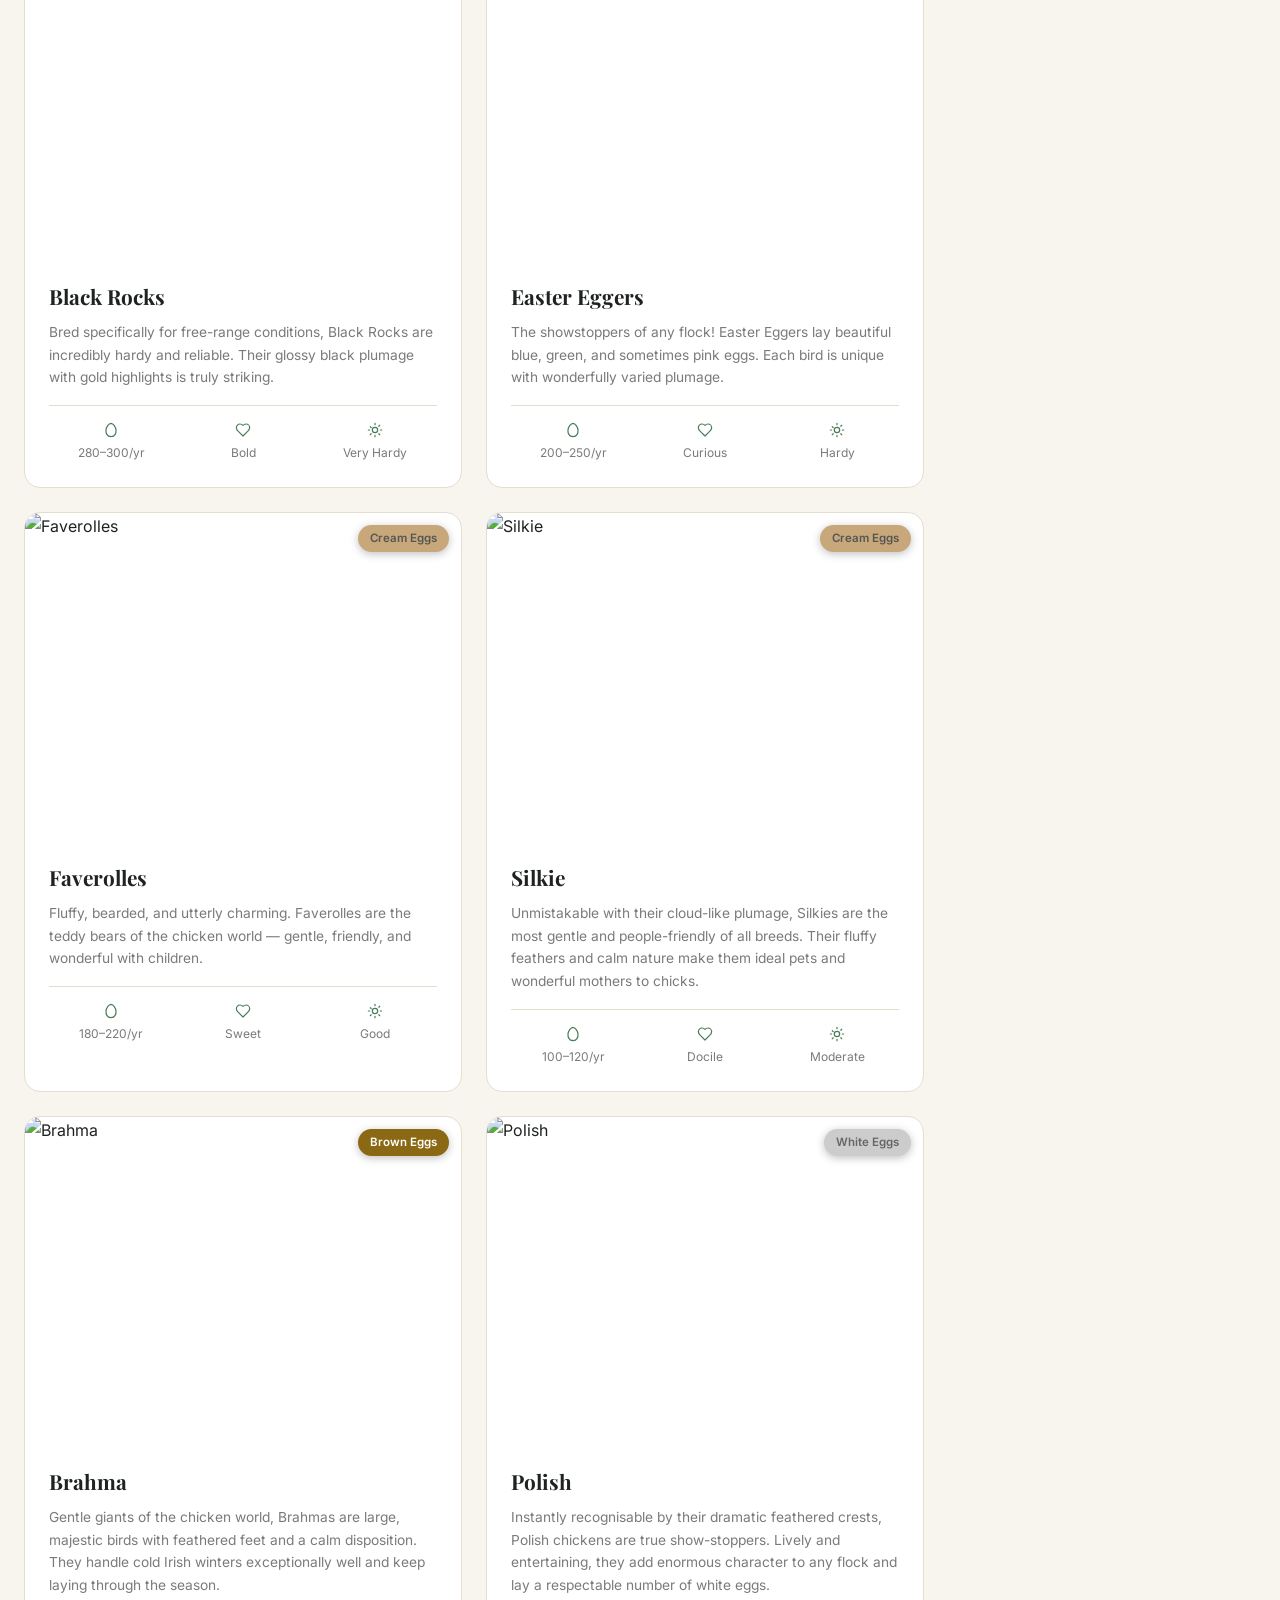
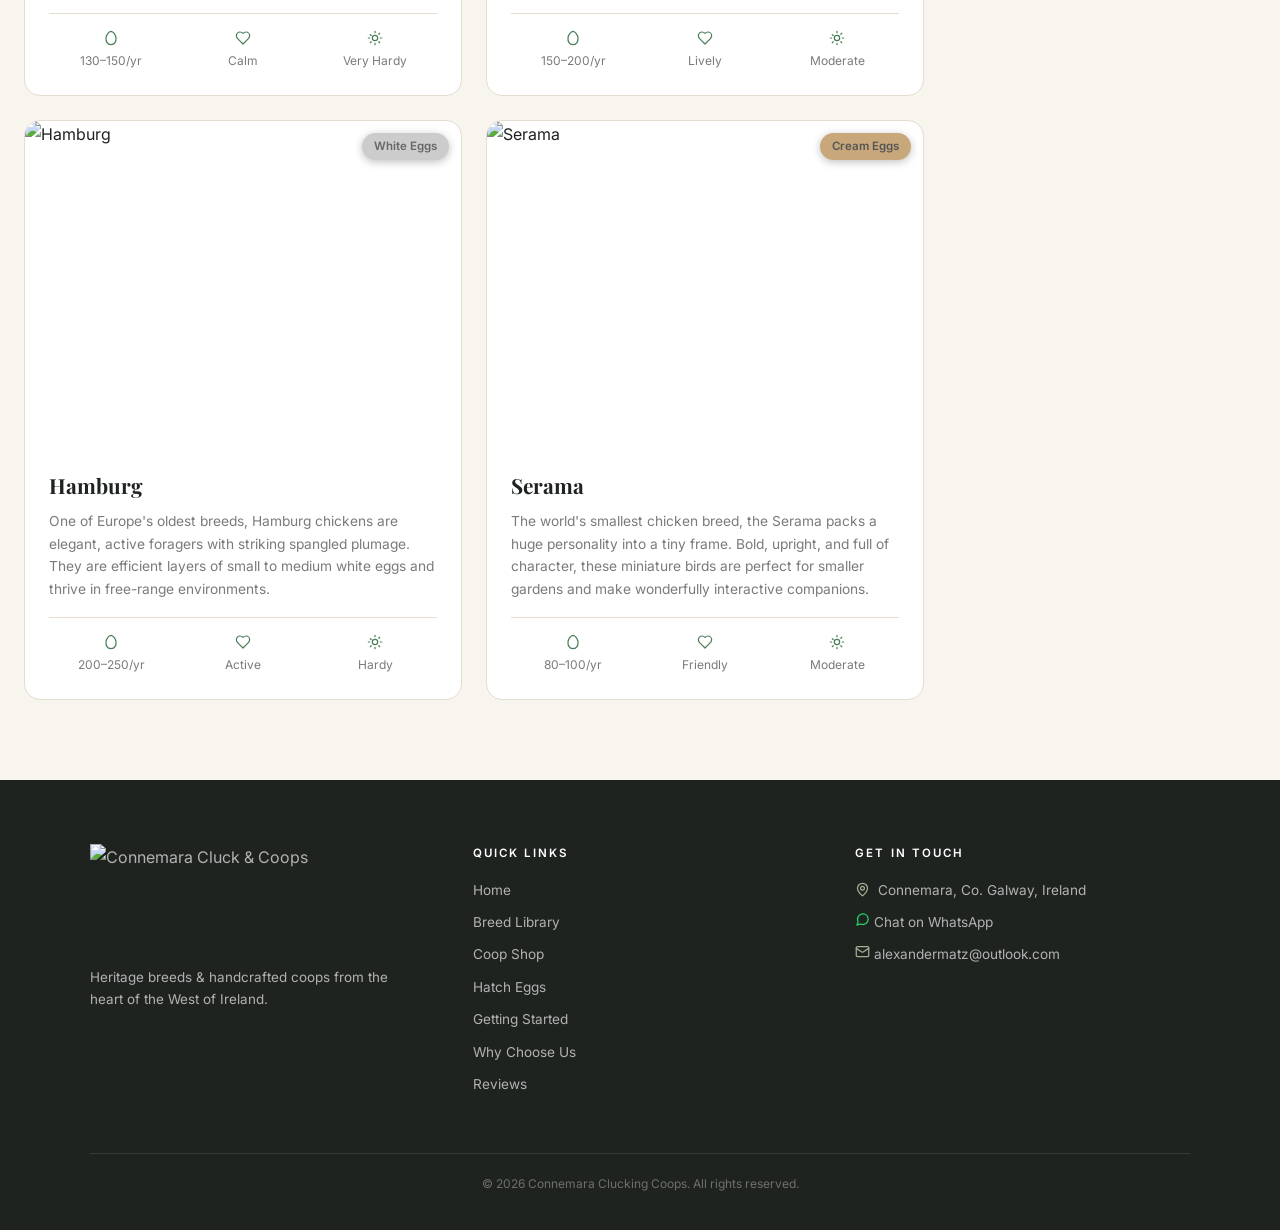
==== commit 29312fe5: "Add free roosters sidebar to Breed Library page Co-authored-by: alexandermatz <266199970+alexanderma" ====
--- a/breeds.html
+++ b/breeds.html
@@ -73,6 +73,9 @@
     </div>
   </section>
 
+  <!-- BREEDS LAYOUT: grid + sidebar -->
+  <div class="breeds-layout">
+
   <!-- BREEDS GRID -->
   <div class="breeds-grid">
 
@@ -400,7 +403,36 @@
       </div>
     </article>
 
-  </div>
+  </div><!-- /.breeds-grid -->
+
+  <!-- SIDEBAR -->
+  <aside class="breeds-sidebar">
+    <div class="sidebar-card">
+      <div class="sidebar-card-header">
+        <p class="sidebar-card-eyebrow">Available Now</p>
+        <h3>Free Roosters</h3>
+        <span class="sidebar-free-badge">🐓 Free to Good Home</span>
+      </div>
+      <div class="sidebar-card-body">
+        <img
+          src="https://upload.wikimedia.org/wikipedia/commons/thumb/8/83/Serama_Rooster091.JPG/500px-Serama_Rooster091.JPG"
+          alt="Rooster available for free"
+          class="sidebar-rooster-img"
+          loading="lazy"
+        />
+        <p>We have roosters available and we're giving them away <strong>completely free of charge</strong> to good homes across Ireland.</p>
+        <p>Whether you're looking to start natural hatching, add a flock guardian, or just want a bit of Connemara character in your yard — send us a message and we'll sort you out.</p>
+        <a href="https://wa.me/353894059728?text=Hi!%20I%27m%20interested%20in%20getting%20a%20free%20rooster.%20Could%20you%20tell%20me%20more%3F"
+           target="_blank" rel="noopener noreferrer"
+           class="btn-sidebar-quote">
+          <svg viewBox="0 0 24 24" fill="none" stroke="currentColor" stroke-width="2" stroke-linecap="round" stroke-linejoin="round" aria-hidden="true" style="width:17px;height:17px"><path d="M21 11.5a8.38 8.38 0 0 1-.9 3.8 8.5 8.5 0 0 1-7.6 4.7 8.38 8.38 0 0 1-3.8-.9L3 21l1.9-5.7a8.38 8.38 0 0 1-.9-3.8 8.5 8.5 0 0 1 4.7-7.6 8.38 8.38 0 0 1 3.8-.9h.5a8.48 8.48 0 0 1 8 8v.5z"/></svg>
+          Request a Free Rooster
+        </a>
+      </div>
+    </div>
+  </aside><!-- /.breeds-sidebar -->
+
+  </div><!-- /.breeds-layout -->
 
   <!-- FOOTER -->
   <footer class="footer">
--- a/css/style.css
+++ b/css/style.css
@@ -597,20 +597,119 @@
   padding: 130px 24px 60px;
   text-align: center;
 }
+
+.breeds-layout {
+  display: grid;
+  grid-template-columns: 1fr;
+  gap: 32px;
+  max-width: 1400px;
+  margin: 0 auto;
+  padding: 0 24px 80px;
+  align-items: start;
+}
+@media (min-width: 1024px) {
+  .breeds-layout { grid-template-columns: 1fr 300px; }
+}
+
 .breeds-grid {
-  padding: 0 24px 80px;
   display: grid;
   grid-template-columns: 1fr;
   gap: 24px;
-  max-width: 1200px;
-  margin: 0 auto;
 }
 @media (min-width: 560px) {
   .breeds-grid { grid-template-columns: repeat(2, 1fr); }
 }
-@media (min-width: 900px) {
-  .breeds-grid { grid-template-columns: repeat(3, 1fr); }
-}
+@media (min-width: 1024px) {
+  .breeds-grid { grid-template-columns: repeat(2, 1fr); }
+}
+
+/* ── Breeds sidebar ───────────────────────────────────────────── */
+.breeds-sidebar {
+  display: flex;
+  flex-direction: column;
+  gap: 24px;
+  position: sticky;
+  top: 90px;
+}
+
+.sidebar-card {
+  background: #fff;
+  border: 1px solid var(--cream-dark);
+  border-radius: 16px;
+  overflow: hidden;
+}
+
+.sidebar-card-header {
+  background: var(--green);
+  padding: 20px 24px 16px;
+  color: #fff;
+}
+.sidebar-card-header .sidebar-card-eyebrow {
+  font-size: 0.68rem;
+  font-weight: 600;
+  letter-spacing: 0.09em;
+  text-transform: uppercase;
+  color: rgba(255,255,255,0.75);
+  margin-bottom: 6px;
+}
+.sidebar-card-header h3 {
+  font-family: 'Playfair Display', Georgia, serif;
+  font-size: 1.35rem;
+  font-weight: 700;
+  line-height: 1.3;
+}
+.sidebar-card-header .sidebar-free-badge {
+  display: inline-block;
+  margin-top: 10px;
+  background: rgba(255,255,255,0.2);
+  border: 1px solid rgba(255,255,255,0.4);
+  border-radius: 999px;
+  font-size: 0.72rem;
+  font-weight: 700;
+  letter-spacing: 0.06em;
+  text-transform: uppercase;
+  padding: 3px 12px;
+  color: #fff;
+}
+
+.sidebar-card-body {
+  padding: 20px 24px 24px;
+}
+.sidebar-card-body p {
+  font-size: 0.88rem;
+  color: var(--muted);
+  line-height: 1.65;
+  margin-bottom: 16px;
+}
+.sidebar-card-body p:last-of-type { margin-bottom: 20px; }
+
+.sidebar-rooster-img {
+  width: 100%;
+  aspect-ratio: 4/3;
+  object-fit: cover;
+  border-radius: 10px;
+  margin-bottom: 16px;
+}
+
+.btn-sidebar-quote {
+  display: flex;
+  align-items: center;
+  justify-content: center;
+  gap: 8px;
+  width: 100%;
+  padding: 12px 18px;
+  background: #25D366;
+  color: #fff;
+  border-radius: 10px;
+  font-size: 0.88rem;
+  font-weight: 600;
+  border: 2px solid #25D366;
+  transition: background 0.2s, border-color 0.2s;
+  cursor: pointer;
+  text-decoration: none;
+}
+.btn-sidebar-quote:hover { background: #1da851; border-color: #1da851; color: #fff; }
+.btn-sidebar-quote svg { flex-shrink: 0; }
 
 .breed-card {
   background: #fff;
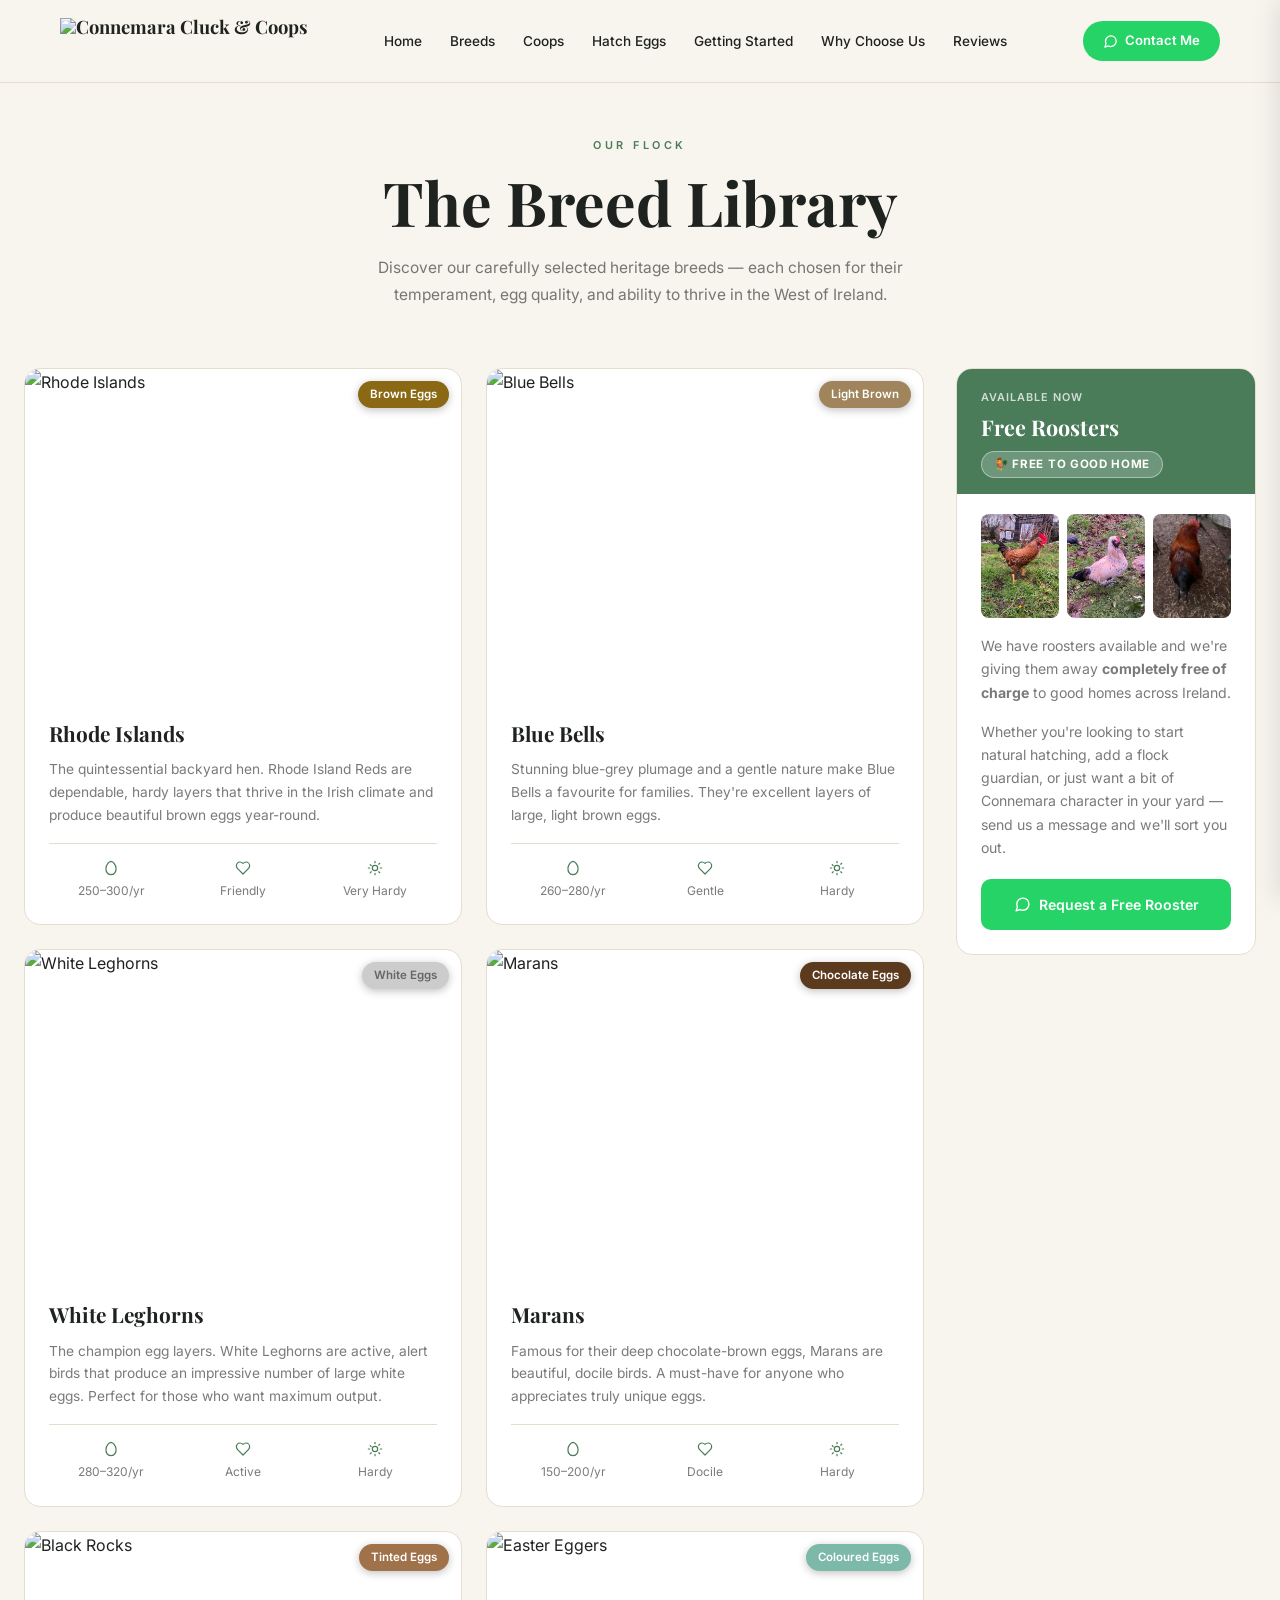
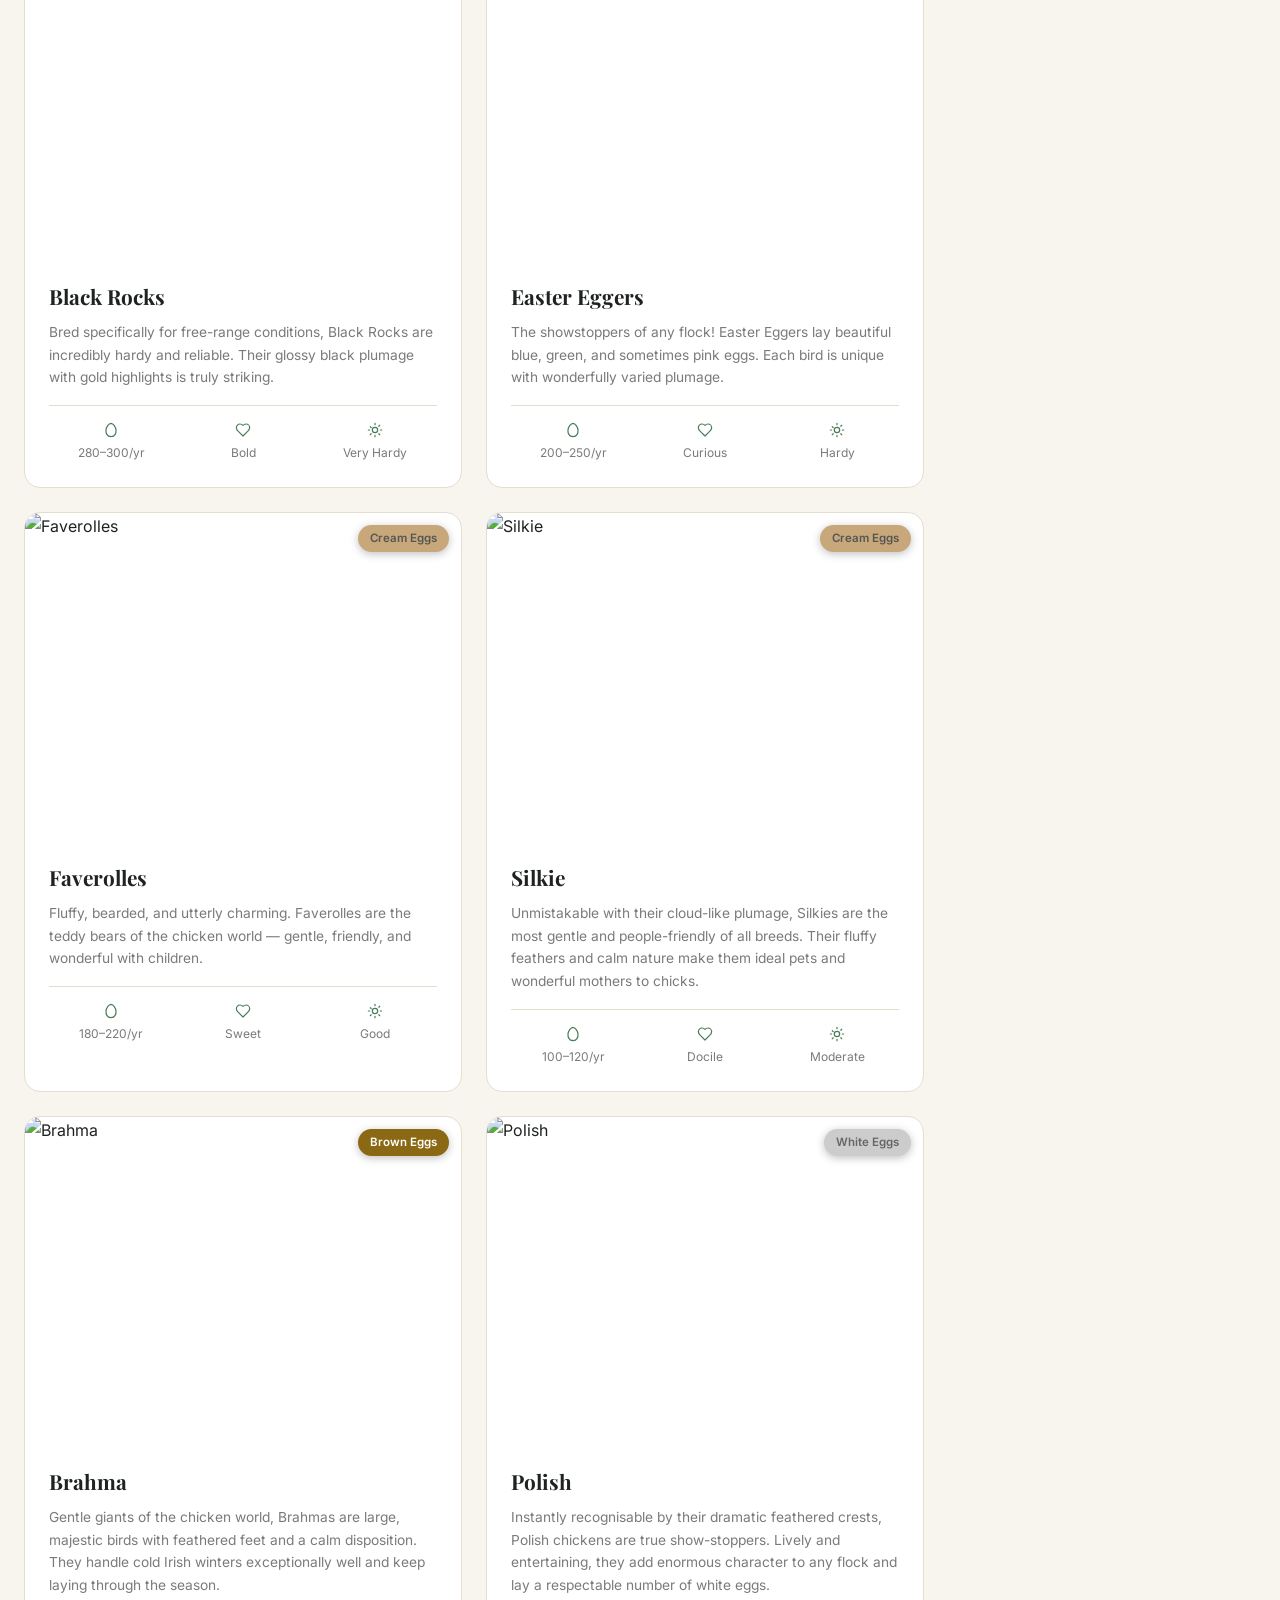
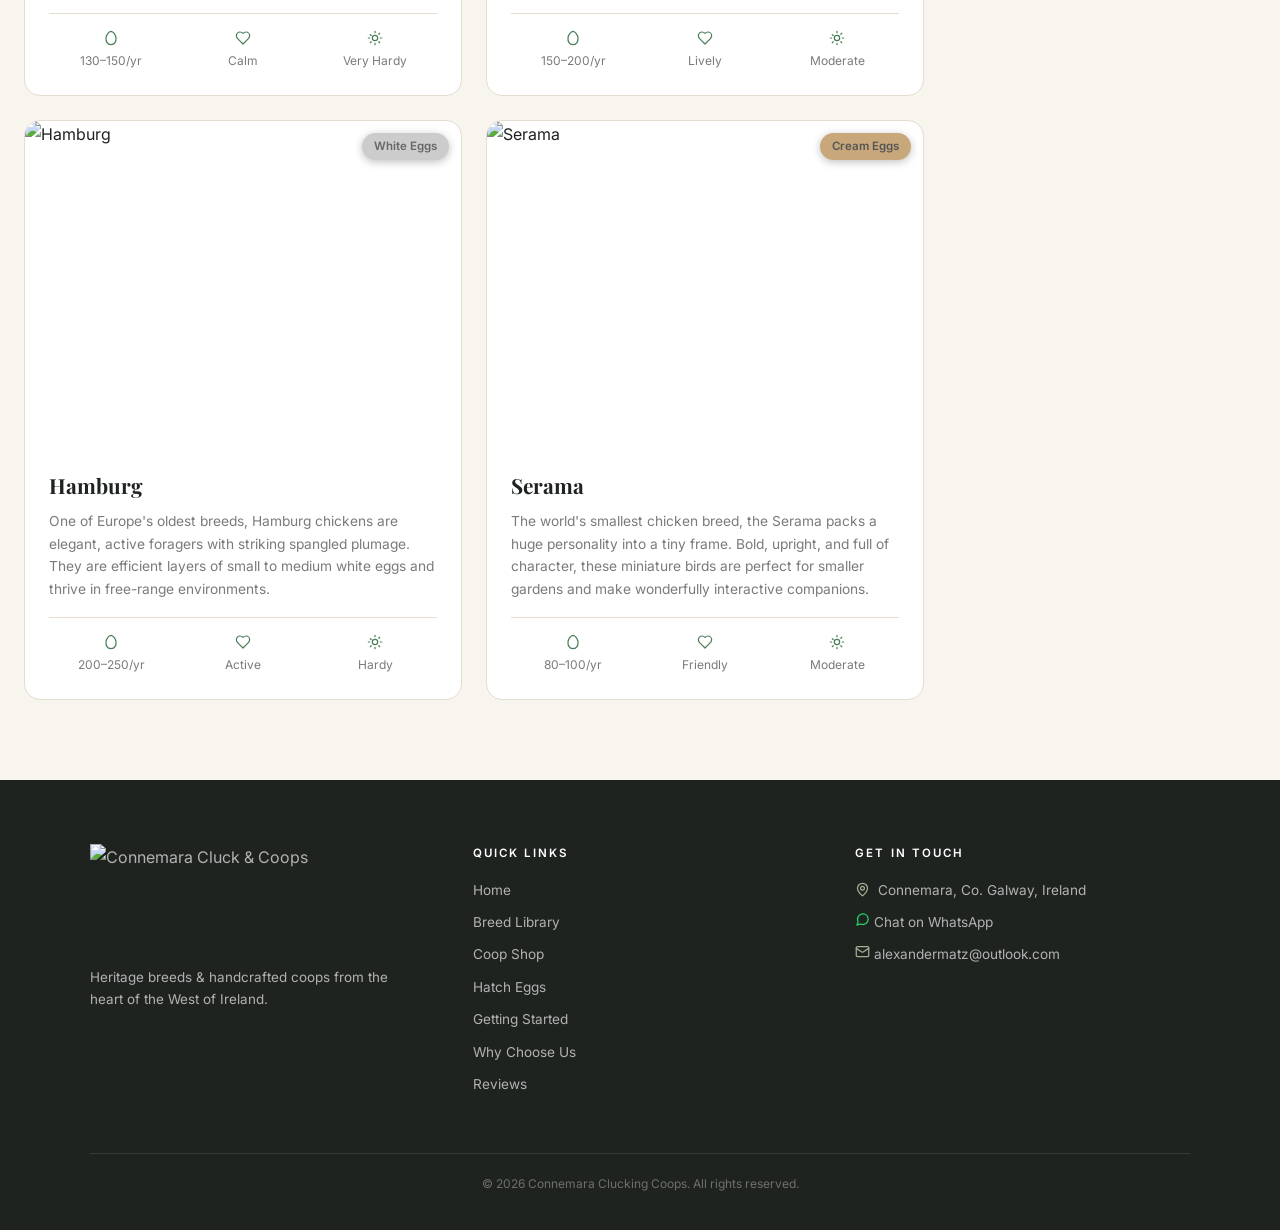
==== commit 4baac8ef: "Add rooster photos to the Free Roosters sidebar on breeds.html Co-authored-by: alexandermatz <266199" ====
--- a/breeds.html
+++ b/breeds.html
@@ -414,12 +414,26 @@
         <span class="sidebar-free-badge">🐓 Free to Good Home</span>
       </div>
       <div class="sidebar-card-body">
-        <img
-          src="https://upload.wikimedia.org/wikipedia/commons/thumb/8/83/Serama_Rooster091.JPG/500px-Serama_Rooster091.JPG"
-          alt="Rooster available for free"
-          class="sidebar-rooster-img"
-          loading="lazy"
-        />
+        <div class="rooster-gallery">
+          <img
+            src="images/rooster-1.jpg"
+            alt="Brown rooster walking in the yard"
+            class="rooster-gallery-img"
+            loading="lazy"
+          />
+          <img
+            src="images/rooster-2.jpg"
+            alt="White and black speckled rooster on grass"
+            class="rooster-gallery-img"
+            loading="lazy"
+          />
+          <img
+            src="images/rooster-3.jpg"
+            alt="Large red rooster in the coop"
+            class="rooster-gallery-img"
+            loading="lazy"
+          />
+        </div>
         <p>We have roosters available and we're giving them away <strong>completely free of charge</strong> to good homes across Ireland.</p>
         <p>Whether you're looking to start natural hatching, add a flock guardian, or just want a bit of Connemara character in your yard — send us a message and we'll sort you out.</p>
         <a href="https://wa.me/353894059728?text=Hi!%20I%27m%20interested%20in%20getting%20a%20free%20rooster.%20Could%20you%20tell%20me%20more%3F"
--- a/css/style.css
+++ b/css/style.css
@@ -683,12 +683,18 @@
 }
 .sidebar-card-body p:last-of-type { margin-bottom: 20px; }
 
-.sidebar-rooster-img {
+.rooster-gallery {
+  display: grid;
+  grid-template-columns: repeat(3, 1fr);
+  gap: 8px;
+  margin-bottom: 16px;
+}
+
+.rooster-gallery-img {
   width: 100%;
-  aspect-ratio: 4/3;
+  aspect-ratio: 3/4;
   object-fit: cover;
-  border-radius: 10px;
-  margin-bottom: 16px;
+  border-radius: 8px;
 }
 
 .btn-sidebar-quote {
